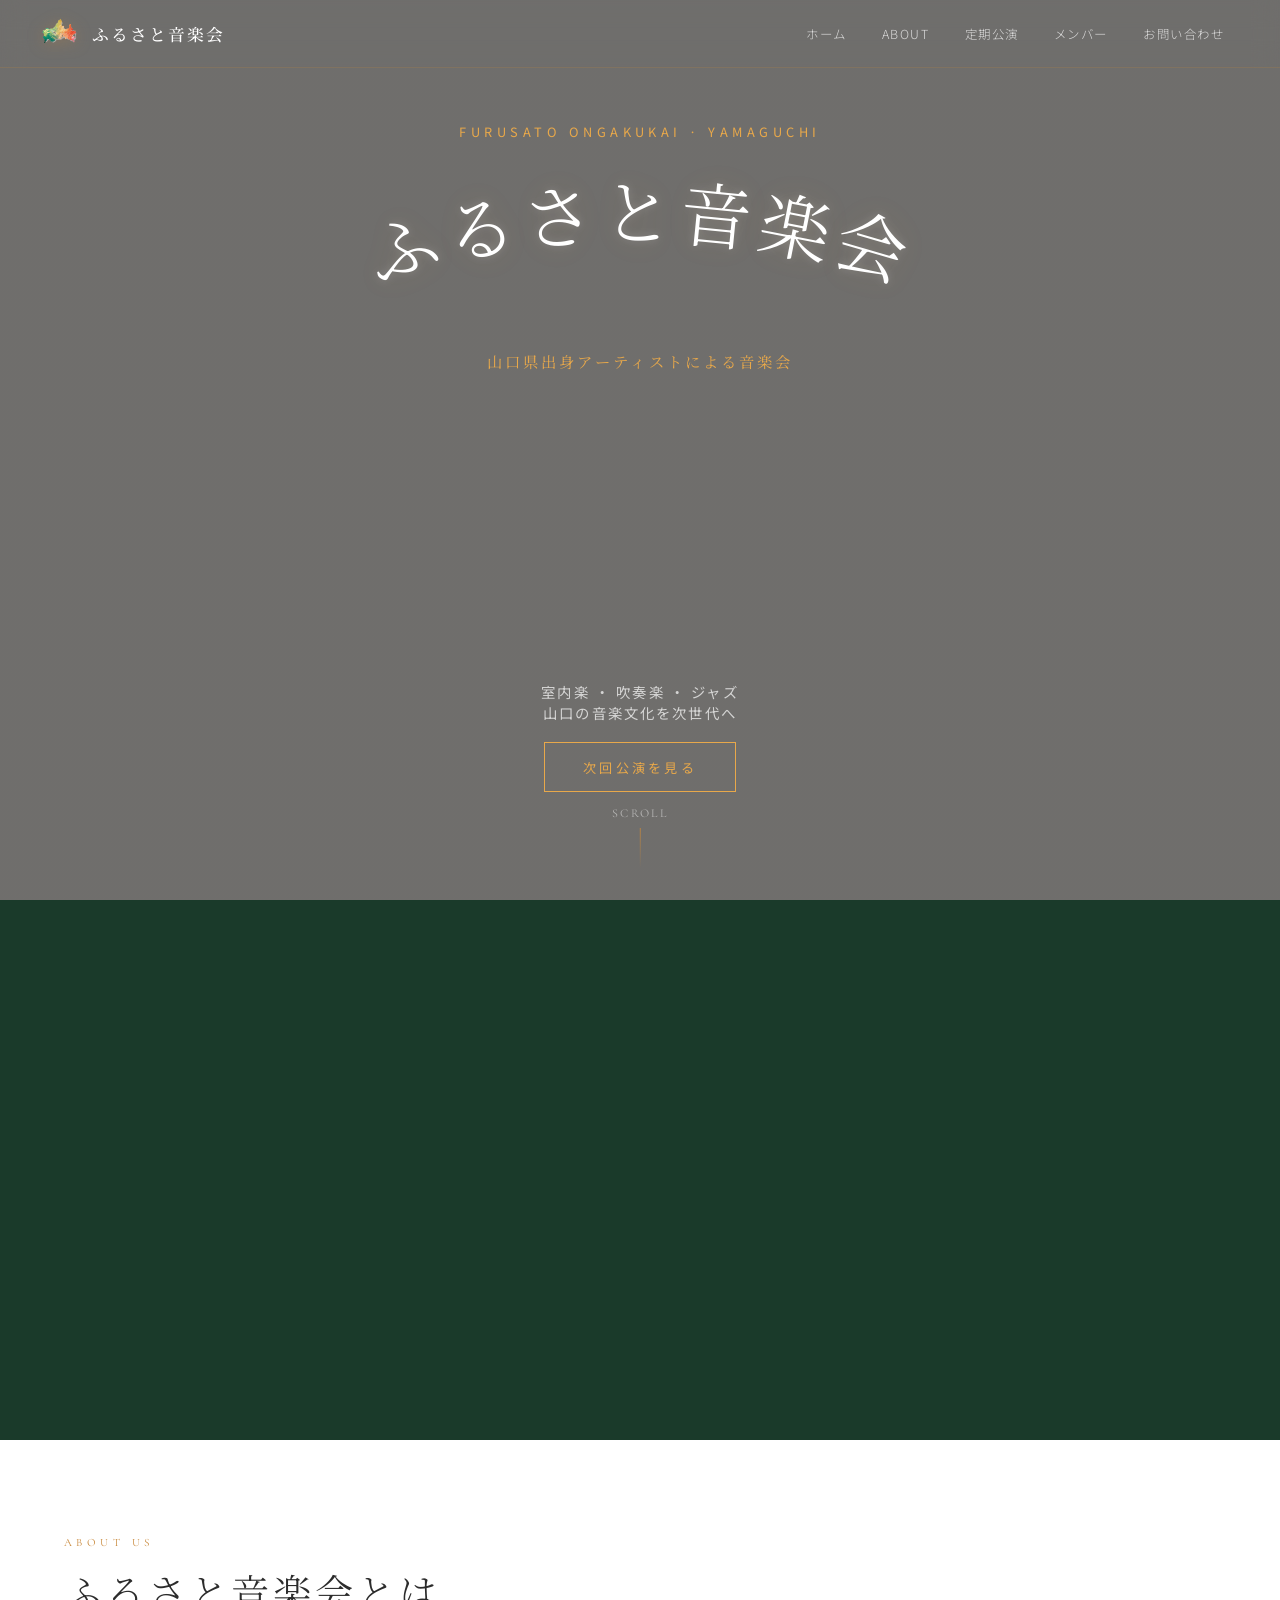
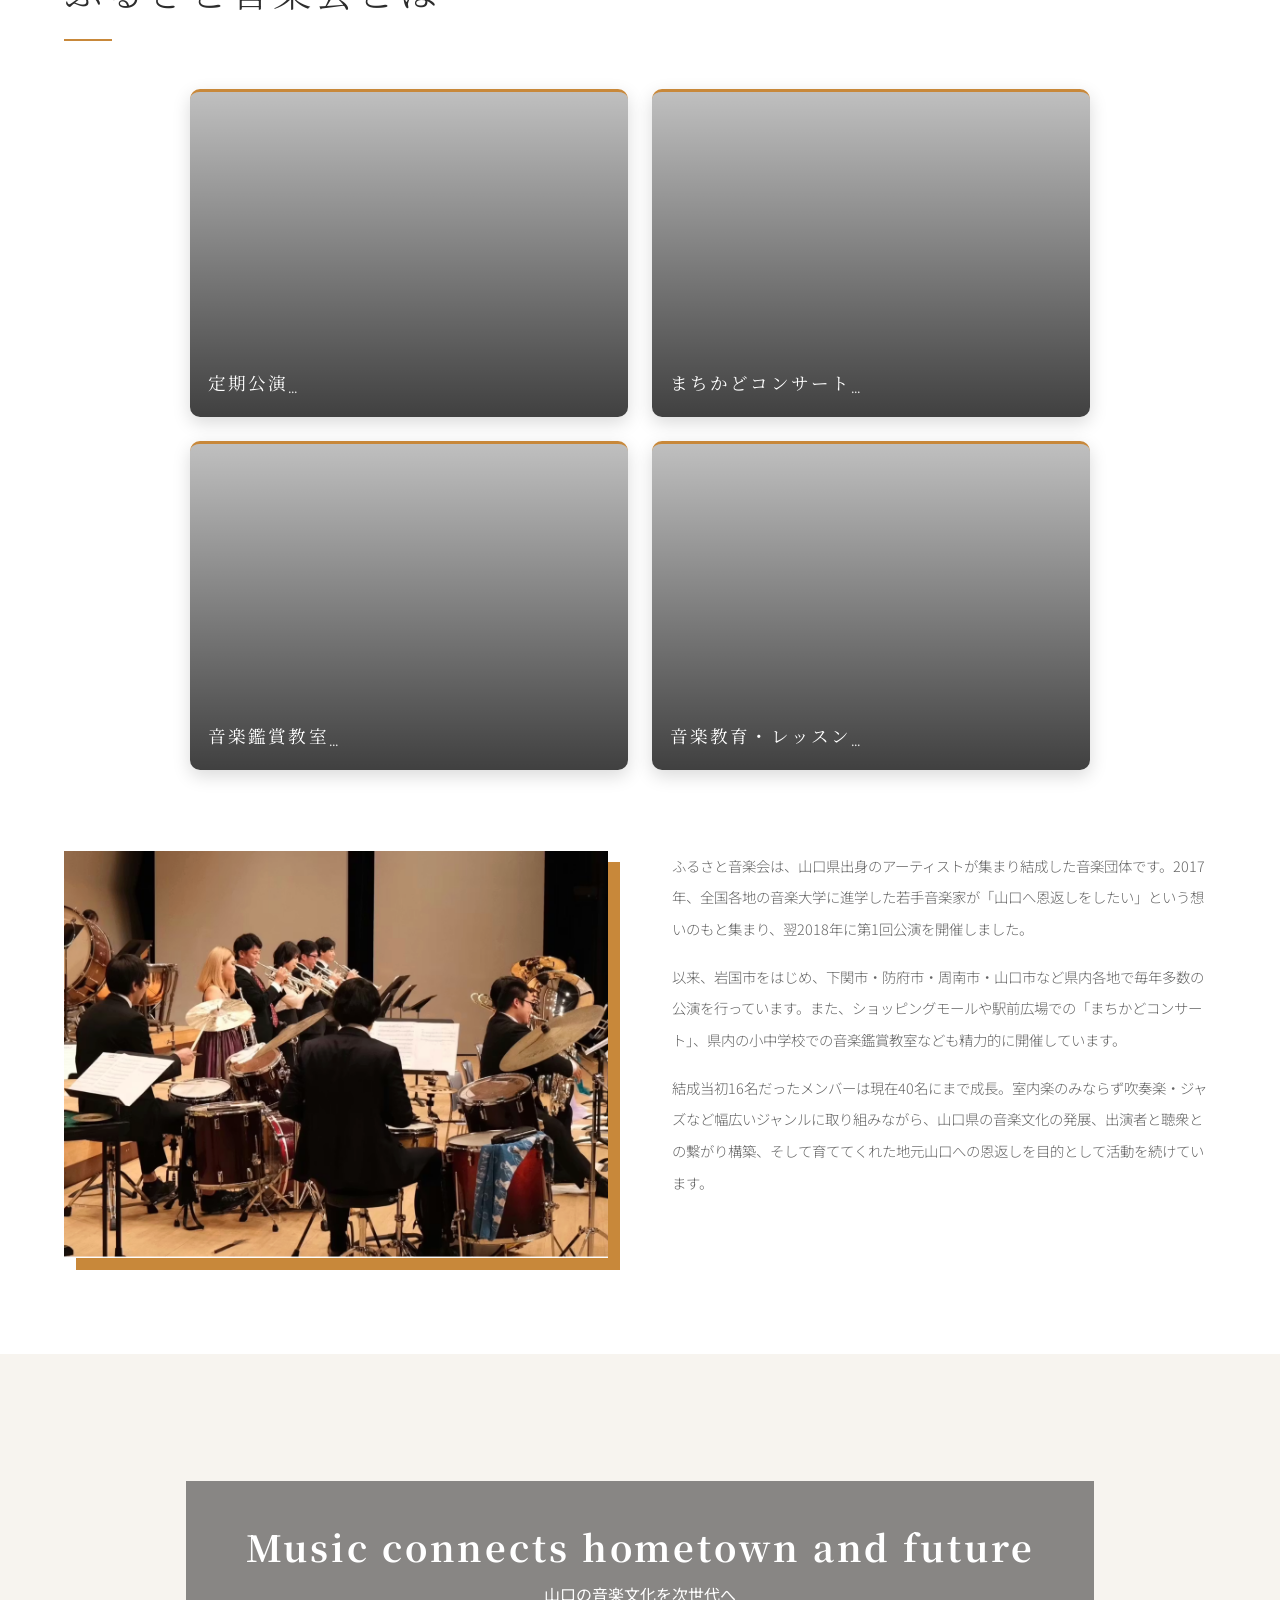
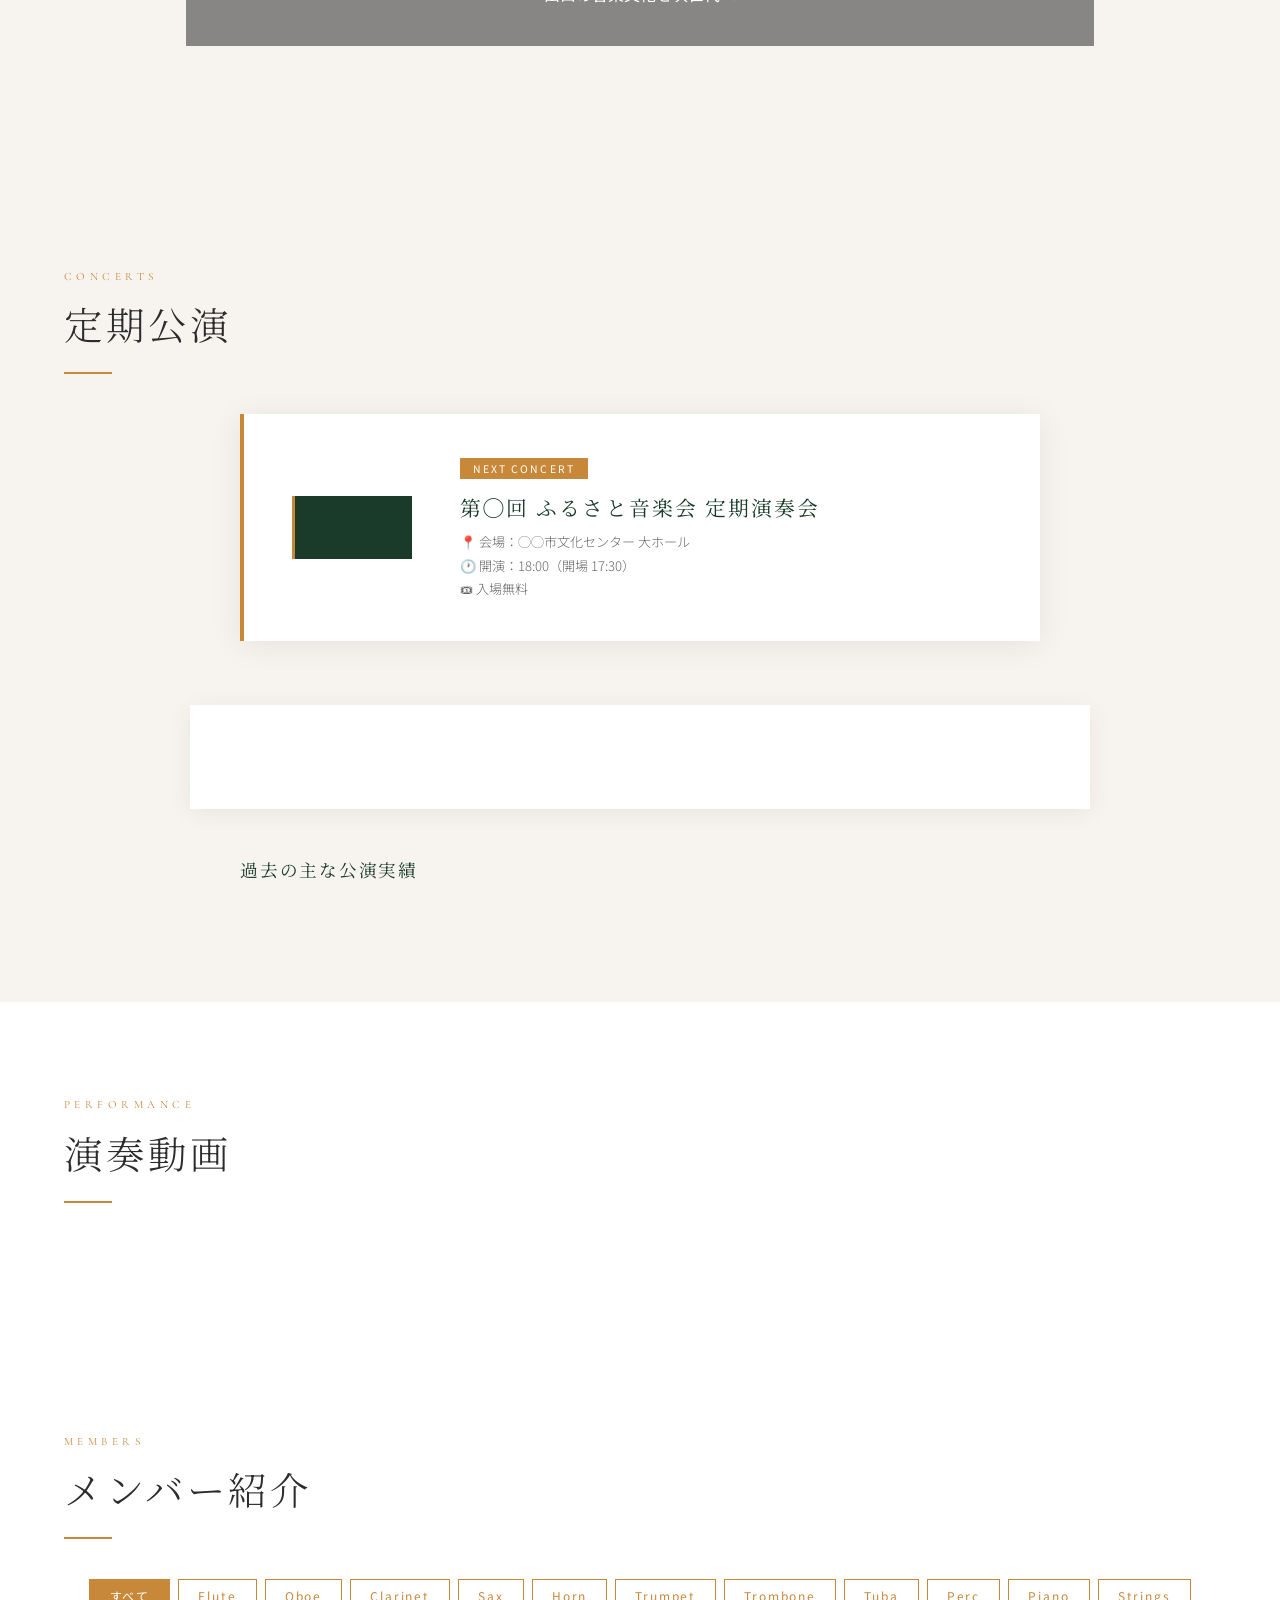
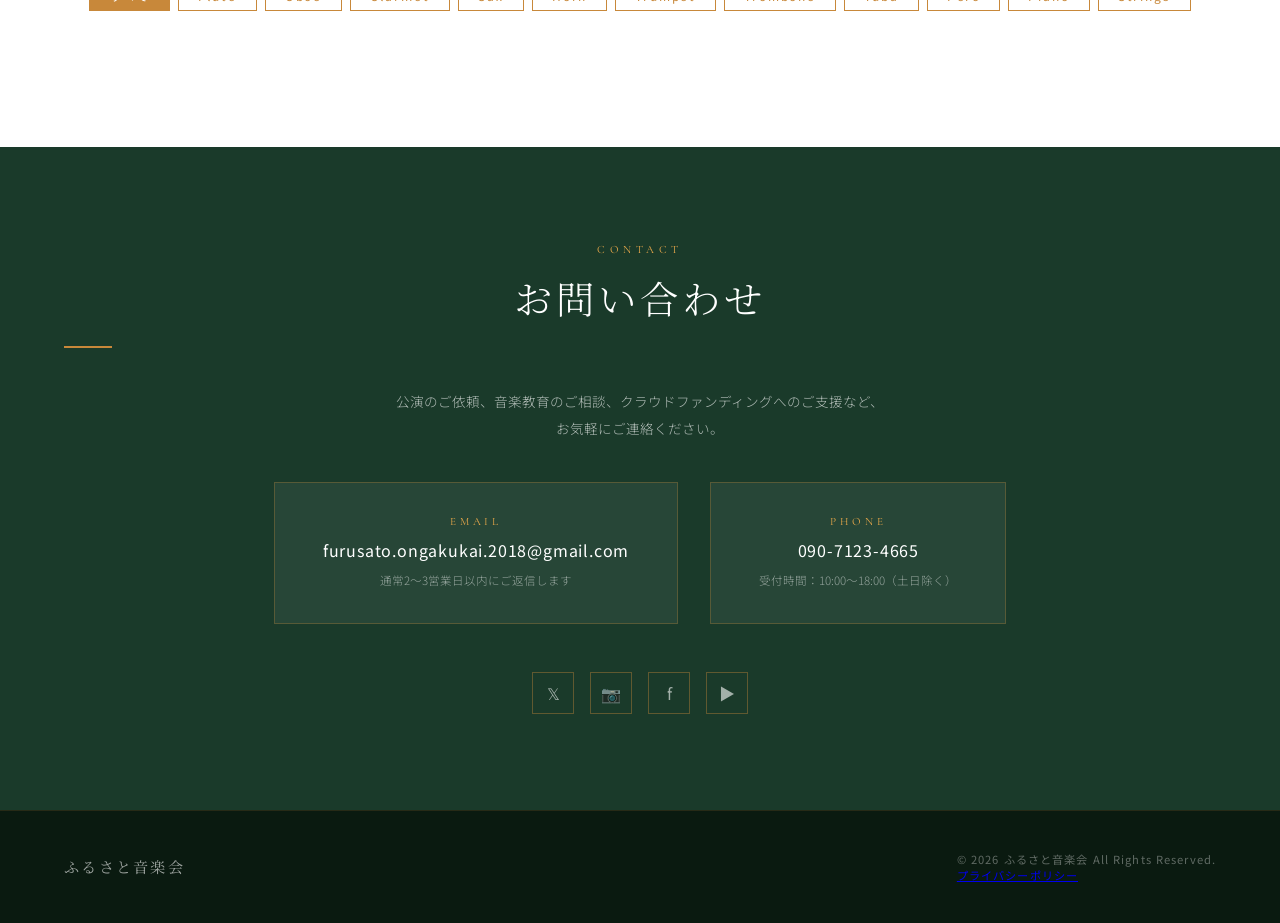
==== index.html @ eb3c4634 "Update index.html" ====
<!DOCTYPE html>
<html lang="ja">
<head>

<meta charset="UTF-8">
<meta name="viewport" content="width=device-width, initial-scale=1.0">

<title>ふるさと音楽会 | 山口県出身アーティストによる音楽会</title>

<meta name="description" content="ふるさと音楽会は山口県出身の若手音楽家が集まり、2017年に結成した音楽団体です。室内楽・吹奏楽・ジャズなど幅広い公演を県内各地で開催しています。">

<link rel="canonical" href="https://furusato-ongakukai.com">

<meta property="og:title" content="ふるさと音楽会 | 山口県出身アーティストによる音楽会">
<meta property="og:description" content="山口県出身の若手音楽家による音楽会。室内楽・吹奏楽・ジャズを通じて山口の音楽文化を発信しています。">
<meta property="og:type" content="website">
<meta property="og:image" content="https://furusato-ongakukai.com/images/ogp.svg">
<meta property="og:url" content="https://furusato-ongakukai.com">
<meta property="og:site_name" content="ふるさと音楽会">

<link rel="icon" href="favicon.ico">

<link rel="preconnect" href="https://fonts.googleapis.com">
<link href="https://fonts.googleapis.com/css2?family=Noto+Serif+JP:wght@300;400;500;700&family=Cormorant+Garamond&family=Noto+Sans+JP:wght@300;400;500&display=swap" rel="stylesheet">

<link rel="stylesheet" href="css/style.css">

</head>
<body>

<!-- ============ LANDING ============ -->
<section id="landing">

  <div class="landing-photo">
  </div>

  <div class="landing-content">

    <div class="landing-top">
      <div class="landing-en">FURUSATO ONGAKUKAI · YAMAGUCHI</div>
      <h1 class="landing-title">
        <svg viewBox="0 0 800 200" class="title-arch">
          <defs>
            <path id="titleCurve" d="M100,150 Q400,40 700,150" />
          </defs>
          <text text-anchor="middle">
            <textPath href="#titleCurve" startOffset="50%">
              ふるさと音楽会
            </textPath>
          </text>
        </svg>
      </h1>
      <div class="landing-sub">山口県出身アーティストによる音楽会</div>
    </div>

    <div class="landing-bottom">
      <div class="landing-tagline">
        室内楽 ・ 吹奏楽 ・ ジャズ<br>山口の音楽文化を次世代へ
      </div>
      <div class="landing-cta">
        <a href="#concerts" class="landing-button">次回公演を見る</a>
      </div>
    </div>

  </div>

  <div class="scroll-hint"
    onclick="document.getElementById('home').scrollIntoView({behavior:'smooth'})">
    SCROLL
  </div>

</section>

<!-- ============ NAV ============ -->
<nav id="main-nav">
  <a class="nav-logo-wrap" href="#home">
    <img src="images/logo_transparent.png" class="nav-logo-img" alt="ふるさと音楽会ロゴ">
    <span class="nav-logo-text">ふるさと音楽会</span>
  </a>
  <ul class="nav-links">
    <li><a href="#home">ホーム</a></li>
    <li><a href="#about">ABOUT</a></li>
    <li><a href="#concerts">定期公演</a></li>
    <li><a href="#members">メンバー</a></li>
    <li><a href="#contact">お問い合わせ</a></li>
  </ul>
  <button class="hamburger" id="hamburger" aria-label="メニュー">
    <span></span><span></span><span></span>
  </button>
</nav>

<!-- モバイルメニュー（ナビの外に配置） -->
<div class="mobile-menu" id="mobileMenu">
  <ul>
    <li><a href="#home" onclick="closeMobileMenu()">ホーム</a></li>
    <li><a href="#about" onclick="closeMobileMenu()">ABOUT</a></li>
    <li><a href="#concerts" onclick="closeMobileMenu()">定期公演</a></li>
    <li><a href="#members" onclick="closeMobileMenu()">メンバー</a></li>
    <li><a href="#contact" onclick="closeMobileMenu()">お問い合わせ</a></li>
  </ul>
</div>

<!-- ============ HOME ============ -->
<section id="home">
  <div class="hero-carousel" id="heroCarousel"></div>

  <!-- ============ ABOUT ============ -->
  <section id="about" class="section section-alt">
    <div class="section-label">About Us</div>
    <h2 class="section-title">ふるさと音楽会とは</h2>
    <div class="divider"></div>

    <div class="activities-grid">
      <a href="teiki.html" class="activity-card activity-concert">
        <div class="activity-name">定期公演</div>
        <div class="activity-desc">...</div>
      </a>
      <a href="machikado.html" class="activity-card activity-street">
        <div class="activity-name">まちかどコンサート</div>
        <div class="activity-desc">...</div>
      </a>
      <a href="school.html" class="activity-card activity-school">
        <div class="activity-name">音楽鑑賞教室</div>
        <div class="activity-desc">...</div>
      </a>
      <a href="lesson.html" class="activity-card activity-lesson">
        <div class="activity-name">音楽教育・レッスン</div>
        <div class="activity-desc">...</div>
      </a>
    </div>

    <div class="about-grid">
      <img src="images/teikikoen_6.png" alt="ふるさと音楽会 定期演奏会の演奏風景" class="about-photo" onerror="this.style.background='#e8e2d9';this.removeAttribute('src')">
      <div class="about-text">
        <p>ふるさと音楽会は、山口県出身のアーティストが集まり結成した音楽団体です。2017年、全国各地の音楽大学に進学した若手音楽家が「山口へ恩返しをしたい」という想いのもと集まり、翌2018年に第1回公演を開催しました。</p>
        <p>以来、岩国市をはじめ、下関市・防府市・周南市・山口市など県内各地で毎年多数の公演を行っています。また、ショッピングモールや駅前広場での「まちかどコンサート」、県内の小中学校での音楽鑑賞教室なども精力的に開催しています。</p>
        <p>結成当初16名だったメンバーは現在40名にまで成長。室内楽のみならず吹奏楽・ジャズなど幅広いジャンルに取り組みながら、山口県の音楽文化の発展、出演者と聴衆との繋がり構築、そして育ててくれた地元山口への恩返しを目的として活動を続けています。</p>
      </div>
    </div>
  </section>

  <section class="parallax">
    <div class="parallax-inner">
      <h2>Music connects hometown and future</h2>
      <p>山口の音楽文化を次世代へ</p>
    </div>
  </section>

  <!-- ============ CONCERTS ============ -->
  <section id="concerts" class="section">
    <div class="section-label">Concerts</div>
    <h2 class="section-title">定期公演</h2>
    <div class="divider"></div>

    <div class="next-concert">
      <div class="next-date-block">
        <div class="next-month"></div>
        <div class="next-day"></div>
        <div class="next-week" id="nextWeek"></div>
        <div class="next-year"></div>
      </div>
      <div class="next-info">
        <span class="next-badge">NEXT CONCERT</span>
        <div class="next-concert-title" id="concertTitle">
          第◯回 ふるさと音楽会 定期演奏会
        </div>
        <div class="next-concert-venue" id="concertInfo">
          📍 会場：◯◯市文化センター 大ホール<br>
          🕐 開演：18:00（開場 17:30）<br>
          🎟 入場無料
        </div>
      </div>
    </div>

    <div class="calendar-wrap">
      <div class="calendar-header"></div>
      <div class="calendar-months" id="calendarGrid"></div>
    </div>

    <div style="margin-top:3rem; max-width:800px; margin-left:auto; margin-right:auto;">
      <h3 style="font-family:'Noto Serif JP',serif; font-size:1.1rem; font-weight:400; letter-spacing:0.1em; margin-bottom:1.5rem; color:var(--primary);">過去の主な公演実績</h3>
      <div id="concertHistory" style="display:grid;gap:0.6rem;"></div>
    </div>

    <div id="concertDetail" style="display:none; margin-top:40px;">
      <div class="next-concert">
        <div class="next-info">
          <div class="next-concert-title" id="detailTitle"></div>
          <div class="next-concert-venue" id="detailInfo"></div>
        </div>
      </div>
    </div>
  </section>

  <section class="section section-alt">
    <div class="section-label">Performance</div>
    <h2 class="section-title">演奏動画</h2>
    <div class="divider"></div>
    <div class="video-grid" id="videoGrid"></div>
  </section>

  <!-- ============ MEMBERS ============ -->
  <section id="members" class="section section-alt">
    <div class="section-label">Members</div>
    <h2 class="section-title">メンバー紹介</h2>
    <div class="divider"></div>
    <div class="members-filter" id="memberFilter">
      <button class="filter-btn active" onclick="filterMembers('all',this)">すべて</button>
      <button class="filter-btn" onclick="filterMembers('flute',this)">Flute</button>
      <button class="filter-btn" onclick="filterMembers('oboe',this)">Oboe</button>
      <button class="filter-btn" onclick="filterMembers('clarinet',this)">Clarinet</button>
      <button class="filter-btn" onclick="filterMembers('saxophone',this)">Sax</button>
      <button class="filter-btn" onclick="filterMembers('horn',this)">Horn</button>
      <button class="filter-btn" onclick="filterMembers('trumpet',this)">Trumpet</button>
      <button class="filter-btn" onclick="filterMembers('trombone',this)">Trombone</button>
      <button class="filter-btn" onclick="filterMembers('tuba',this)">Tuba</button>
      <button class="filter-btn" onclick="filterMembers('percussion',this)">Perc</button>
      <button class="filter-btn" onclick="filterMembers('piano',this)">Piano</button>
      <button class="filter-btn" onclick="filterMembers('strings',this)">Strings</button>
    </div>
    <div class="members-grid" id="membersGrid"></div>
  </section>

  <!-- ============ CONTACT ============ -->
  <section id="contact" class="section section-dark">
    <div class="section-label" style="color:var(--accent2)">Contact</div>
    <h2 class="section-title section-title-white">お問い合わせ</h2>
    <div class="divider"></div>
    <p style="color:rgba(255,255,255,0.65);font-size:0.85rem;line-height:2;max-width:560px;margin:0 auto 2rem;font-weight:300;">
      公演のご依頼、音楽教育のご相談、クラウドファンディングへのご支援など、<br>
      お気軽にご連絡ください。
    </p>
    <div class="contact-cards">
      <div class="contact-card">
        <div class="contact-type">Email</div>
        <a href="mailto:furusato.ongakukai.2018@gmail.com" class="contact-value">furusato.ongakukai.2018@gmail.com</a>
        <div class="contact-note">通常2〜3営業日以内にご返信します</div>
      </div>
      <div class="contact-card">
        <div class="contact-type">Phone</div>
        <a href="tel:09071234665" class="contact-value">090-7123-4665</a>
        <div class="contact-note">受付時間：10:00〜18:00（土日除く）</div>
      </div>
    </div>
    <div class="social-links">
      <a href="https://twitter.com/FurusatoOngaku" class="social-link" target="_blank" rel="noopener" aria-label="Twitter">𝕏</a>
      <a href="http://instagram.com/furusato.ongakukai" class="social-link" target="_blank" rel="noopener" aria-label="Instagram">📷</a>
      <a href="https://www.facebook.com/profile.php?id=100076261869030" class="social-link" target="_blank" rel="noopener" aria-label="Facebook">f</a>
      <a href="https://youtube.com/@Furusato.ongakukai" class="social-link" target="_blank" rel="noopener" aria-label="YouTube">▶</a>
    </div>
  </section>

</section><!-- /#home -->

<!-- ============ FOOTER ============ -->
<footer>
  <div class="footer-logo">ふるさと音楽会</div>
  <div class="footer-copy">
    © 2026 ふるさと音楽会 All Rights Reserved.
    <br>
    <a href="privacy.html">プライバシーポリシー</a>
  </div>
</footer>

<script defer src="https://www.instagram.com/embed.js"></script>
<script defer src="js/members.js"></script>
<script defer src="js/history.js"></script>
<script defer src="js/carousel.js"></script>
<script defer src="js/ui.js"></script>
<script defer src="js/cms.js"></script>
</body>
</html>
---- css/style.css ----
:root {
    --primary: #1a3a2a;
    --accent: #c8883a;
    --accent2: #e8a84a;
    --gold: #d4a843;
    --light: #f7f4ef;
    --text: #2c2c2c;
    --text-light: #666;
    --white: #ffffff;
    --overlay: rgba(15,30,20,0.55);
    --nav-h: 68px;
  }
  *, *::before, *::after { box-sizing: border-box; margin: 0; padding: 0; }
  html { scroll-behavior: smooth; }
  body { font-family: 'Noto Sans JP', sans-serif; color: var(--text); background: var(--light); overflow-x: hidden; }

  /* ===================== LANDING ===================== */
  #landing {
    position: relative;
    height: 100svh; /* svh: スマホのアドレスバー考慮 */
    width: 100%;
    overflow: hidden;
    display: flex;
    flex-direction: column;
    justify-content: space-between;
  }

  .landing-photo {
    position: absolute;
    inset: 0;
    background:
      linear-gradient(rgba(0,0,0,0.55), rgba(0,0,0,0.55)),
      url('images/lp-photo.avif');
    background-size: cover;
    background-position: center;
  }

  .landing-content {
    position: relative;
    z-index: 2;
    display: flex;
    flex-direction: column;
    justify-content: space-between;
    height: 100%;
    padding: 4vh 5% 12vh;
    text-align: center;
  }

  .landing-top {
    display: flex;
    flex-direction: column;
    gap: 0;
    padding-top: calc(var(--nav-h) + 2vh);
  }

  .landing-bottom {}

  .landing-en {
    font-size: 0.8rem;
    letter-spacing: 0.35em;
    color: var(--accent2);
    margin-bottom: 0.5rem;
  }

  .landing-title {
    font-family: 'Noto Serif JP', serif;
    font-size: clamp(3.2rem, 7vw, 6rem);
    color: white;
    font-weight: 300;
    letter-spacing: 0.08em;
    line-height: 1.0;
    margin-bottom: 0;
  }

  .landing-sub {
    font-family: 'Noto Serif JP', serif;
    font-size: clamp(0.75rem, 1.2vw, 1rem);
    color: var(--accent2);
    letter-spacing: 0.2em;
    margin-top: 0.3rem;
  }

  .landing-tagline {
    margin-top: 0.8rem;
    font-size: 0.9rem;
    color: rgba(255,255,255,0.7);
    letter-spacing: 0.15em;
  }

  .landing-cta {
    margin-top: 1.2rem;
  }

  .landing-button {
    display: inline-block;
    padding: 0.9rem 2.4rem;
    border: 1px solid var(--accent2);
    color: var(--accent2);
    text-decoration: none;
    font-size: 0.82rem;
    letter-spacing: 0.25em;
    transition: all .35s;
  }

  .landing-button:hover {
    background: var(--accent2);
    color: var(--primary);
    transform: translateY(-2px);
  }

  @keyframes fadeSlideIn {
    from { opacity: 0; transform: translateY(30px); }
    to { opacity: 1; transform: translateY(0); }
  }

  .scroll-hint {
    position: absolute;
    bottom: 2rem;
    left: 50%;
    transform: translateX(-50%);
    display: flex;
    flex-direction: column;
    align-items: center;
    gap: 8px;
    color: rgba(255,255,255,0.5);
    font-family: 'Cormorant Garamond', serif;
    font-size: 0.75rem;
    letter-spacing: 0.2em;
    cursor: pointer;
    animation: bounce 2s ease-in-out infinite;
    z-index: 3;
    white-space: nowrap;
  }

  .scroll-hint::after {
    content: '';
    display: block;
    width: 1px;
    height: 40px;
    background: linear-gradient(to bottom, rgba(200,136,58,0.8), transparent);
    animation: scrollLine 1.5s ease-in-out infinite;
  }

  @keyframes bounce { 0%,100%{transform:translateX(-50%) translateY(0)} 50%{transform:translateX(-50%) translateY(-6px)} }
  @keyframes scrollLine { 0%{opacity:0;transform:scaleY(0);transform-origin:top} 50%{opacity:1;transform:scaleY(1)} 100%{opacity:0;transform:scaleY(1);transform-origin:bottom} }

  /* ===================== NAV ===================== */
  #main-nav {
    position: fixed;
    top: 0; left: 0; right: 0;
    z-index: 1000;
    height: var(--nav-h);
    background: transparent;
    backdrop-filter: blur(12px);
    border-bottom: 1px solid rgba(200,136,58,0.2);
    display: flex;
    align-items: center;
    padding: 0 3%;
    transform: translateY(-100%);
    transition: transform 0.4s ease, background 0.3s ease;
  }

  #main-nav.visible { transform: translateY(0); }

  .nav-logo-wrap {
    display: flex;
    align-items: center;
    gap: 12px;
    text-decoration: none;
    flex-shrink: 0;
  }

  .nav-logo-img {
    width: 42px; height: 42px;
    object-fit: contain;
    filter: drop-shadow(0 2px 8px rgba(200,136,58,0.3));
  }

  .nav-logo-text {
    font-family: 'Noto Serif JP', serif;
    font-size: 1.05rem;
    font-weight: 500;
    color: var(--white);
    letter-spacing: 0.12em;
  }

  .nav-links {
    display: flex;
    gap: 0;
    margin-left: auto;
    list-style: none;
  }

  .nav-links a {
    display: block;
    padding: 0 1.1rem;
    font-size: 0.78rem;
    letter-spacing: 0.12em;
    color: rgba(255,255,255,0.75);
    text-decoration: none;
    transition: color 0.2s;
    font-family: 'Noto Sans JP', sans-serif;
    font-weight: 300;
    white-space: nowrap;
  }

  .nav-links a:hover { color: var(--accent2); }

  #main-nav.scrolled {
    background: rgba(255,255,255,0.95);
    backdrop-filter: blur(12px);
    border-bottom: 1px solid rgba(0,0,0,0.08);
    box-shadow: 0 6px 24px rgba(0,0,0,0.08);
  }

  #main-nav.scrolled .nav-logo-text { color: var(--primary); }
  #main-nav.scrolled .nav-links a { color: var(--text); }
  #main-nav.scrolled .nav-links a:hover { color: var(--accent); }

  .hamburger {
    display: none;
    background: none;
    border: none;
    cursor: pointer;
    flex-direction: column;
    gap: 5px;
    padding: 8px;
    margin-left: auto;
    z-index: 10;
  }

  .hamburger span {
    display: block;
    width: 24px;
    height: 2px;
    background: rgba(255,255,255,0.85);
    transition: 0.3s;
  }

  #main-nav.scrolled .hamburger span {
    background: var(--primary);
  }

  /* モバイルメニュー */
  .mobile-menu {
    display: none;
    position: fixed;
    top: var(--nav-h);
    left: 0; right: 0;
    background: rgba(10,26,16,0.97);
    backdrop-filter: blur(16px);
    z-index: 999;
    padding: 1.5rem 0 2rem;
    border-bottom: 1px solid rgba(200,136,58,0.2);
    transform: translateY(-8px);
    opacity: 0;
    transition: opacity 0.25s ease, transform 0.25s ease;
  }

  .mobile-menu.open {
    display: block;
    opacity: 1;
    transform: translateY(0);
  }

  .mobile-menu ul {
    list-style: none;
    text-align: center;
  }

  .mobile-menu ul li a {
    display: block;
    padding: 1rem 0;
    color: rgba(255,255,255,0.85);
    text-decoration: none;
    font-family: 'Noto Serif JP', serif;
    font-size: 1rem;
    letter-spacing: 0.2em;
    transition: color 0.2s;
    border-bottom: 1px solid rgba(200,136,58,0.1);
  }

  .mobile-menu ul li:last-child a {
    border-bottom: none;
  }

  .mobile-menu ul li a:hover {
    color: var(--accent2);
  }

  /* ===================== HOME ===================== */
  #home { padding-top: 0; }

  /* Hero carousel */
  .hero-carousel {
    position: relative;
    height: 60vh;
    min-height: 420px;
    overflow: hidden;
    background: var(--primary);
  }

  .carousel-slide {
    position: absolute;
    inset: 0;
    display: flex;
    opacity: 0;
    transition: opacity 0.8s ease;
    pointer-events: none;
  }

  .carousel-slide.active { opacity: 1; pointer-events: auto; }

  .carousel-image {
    width: 50%;
    height: 100%;
    background-size: cover;
    background-position: center;
    flex-shrink: 0;
  }

  .carousel-body {
    flex: 1;
    display: flex;
    flex-direction: column;
    justify-content: center;
    padding: 0 5%;
    background: var(--primary);
  }

  .carousel-tag {
    font-family: 'Cormorant Garamond', serif;
    font-size: 0.75rem;
    font-weight: 400;
    letter-spacing: 0.3em;
    text-transform: uppercase;
    color: var(--accent2);
    margin-bottom: 1rem;
  }

  .carousel-title {
    font-family: 'Noto Serif JP', serif;
    font-size: clamp(1.3rem, 2.5vw, 2rem);
    font-weight: 400;
    color: var(--white);
    line-height: 1.6;
    letter-spacing: 0.08em;
    margin-bottom: 1rem;
  }

  .carousel-desc {
    font-size: 0.82rem;
    line-height: 2;
    color: rgba(255,255,255,0.7);
    font-weight: 300;
    max-width: 420px;
  }

  .carousel-more {
    display: inline-block;
    margin-top: 1.5rem;
    padding: 0.6rem 1.8rem;
    border: 1px solid var(--accent2);
    color: var(--accent2);
    font-size: 0.75rem;
    letter-spacing: 0.2em;
    text-decoration: none;
    transition: all 0.3s;
    font-family: 'Cormorant Garamond', serif;
    cursor: pointer;
    background: none;
  }

  .carousel-more:hover {
    background: var(--accent2);
    color: var(--primary);
  }

  .carousel-dots {
    position: absolute;
    bottom: 1.5rem;
    right: 3%;
    display: flex;
    gap: 8px;
  }

  .carousel-dot {
    width: 8px;
    height: 8px;
    border-radius: 50%;
    background: rgba(255,255,255,0.3);
    cursor: pointer;
    transition: background 0.3s;
  }

  .carousel-dot.active { background: var(--accent2); }

  /* Section base */
  .section { padding: 6rem 5%; }
  .section-alt { background: var(--white); }
  .section-dark { background: var(--primary); }

  .section-label {
    font-family: 'Cormorant Garamond', serif;
    font-size: 0.7rem;
    letter-spacing: 0.4em;
    text-transform: uppercase;
    color: var(--accent);
    margin-bottom: 0.8rem;
  }

  .section-title {
    font-family: 'Noto Serif JP', serif;
    font-size: clamp(1.6rem, 3vw, 2.4rem);
    font-weight: 300;
    letter-spacing: 0.1em;
    line-height: 1.5;
    margin-bottom: 0.5rem;
  }

  .section-title-white { color: var(--white); }

  .divider {
    width: 48px;
    height: 2px;
    background: var(--accent);
    margin: 1.2rem 0 2.5rem;
  }

  /* ===================== ABOUT ===================== */
  .about-grid {
    display: grid;
    grid-template-columns: 1fr 1fr;
    gap: 4rem;
    align-items: start;
    max-width: 1200px;
    margin: 0 auto;
  }

  .about-photo {
    width: 100%;
    aspect-ratio: 4/3;
    object-fit: cover;
    box-shadow: 12px 12px 0 var(--accent);
  }

  .about-text p {
    font-size: 0.9rem;
    line-height: 2.2;
    color: var(--text-light);
    font-weight: 300;
    margin-bottom: 1rem;
  }

  /* Activities */
  .activities-grid {
    display: grid;
    grid-template-columns: repeat(2, 1fr);
    gap: 1.5rem;
    max-width: 900px;
    margin: 3rem auto 5rem;
  }

  .activity-card {
    position: relative;
    overflow: hidden;
    color: white;
    border-radius: 10px;
    cursor: pointer;
    aspect-ratio: 4/3;
    display: flex;
    align-items: flex-end;
    padding: 18px;
    box-shadow: 0 6px 18px rgba(0,0,0,0.15);
    transition: transform .35s ease, box-shadow .35s ease;
    border-top: 3px solid var(--accent);
    text-decoration: none;
  }

  .activity-card:hover {
    transform: translateY(-6px);
    box-shadow: 0 14px 40px rgba(0,0,0,0.25);
  }

  .activity-card::before {
    content: "";
    position: absolute;
    inset: 0;
    background-size: cover;
    background-position: center;
    transition: transform .6s ease;
    z-index: 0;
  }

  .activity-card::after {
    content: "";
    position: absolute;
    inset: 0;
    background: linear-gradient(to top, rgba(0,0,0,0.75), rgba(0,0,0,0.25));
    z-index: 0;
  }

  .activity-card:hover::before { transform: scale(1.1); }
  .activity-card > * { position: relative; z-index: 1; }

  .activity-concert::before { background-image: url("images/about/teiki_button.avif"); }
  .activity-street::before { background-image: url("images/about/machikado.jpg"); }
  .activity-school::before { background-image: url("images/about/ongakukansho.png"); }
  .activity-lesson::before { background-image: url("images/about/lesson.jpg"); }

  .activity-name {
    font-family: 'Noto Serif JP', serif;
    font-size: 1.1rem;
    letter-spacing: 0.12em;
    color: white;
    margin-bottom: 4px;
  }

  .activity-desc {
    font-size: 0.78rem;
    line-height: 1.6;
    color: rgba(255,255,255,0.85);
  }

  /* ===================== CONCERTS ===================== */
  .next-concert {
    background: var(--white);
    padding: 2.5rem 3rem;
    border-left: 4px solid var(--accent);
    max-width: 800px;
    margin: 0 auto 4rem;
    display: flex;
    gap: 3rem;
    align-items: center;
    box-shadow: 0 4px 32px rgba(0,0,0,0.07);
  }

  .next-date-block {
    flex-shrink: 0;
    text-align: center;
    background: var(--primary);
    color: white;
    padding: 1.4rem 2rem;
    display: flex;
    flex-direction: column;
    justify-content: center;
    align-items: center;
    min-width: 120px;
    border-left: 3px solid var(--accent);
  }

  .next-month {
    font-family: 'Cormorant Garamond', serif;
    font-size: 0.9rem;
    letter-spacing: 0.25em;
    color: var(--accent2);
    margin-bottom: 6px;
  }

  .next-day {
    font-family: 'Cormorant Garamond', serif;
    font-size: 2.2rem;
    font-weight: 400;
    letter-spacing: 0.05em;
    line-height: 1;
    color: white;
  }

  .next-year {
    font-family: 'Cormorant Garamond', serif;
    font-size: 0.9rem;
    color: rgba(255,255,255,0.65);
    letter-spacing: 0.15em;
    margin-top: 6px;
  }

  .next-week {
    font-family: 'Cormorant Garamond', serif;
    font-size: 0.75rem;
    letter-spacing: 0.3em;
    color: var(--accent);
    margin-top: 6px;
  }

  .next-info { flex: 1; }

  .next-badge {
    display: inline-block;
    padding: 0.2rem 0.8rem;
    background: var(--accent);
    color: var(--white);
    font-size: 0.65rem;
    letter-spacing: 0.2em;
    margin-bottom: 0.8rem;
  }

  .next-concert-title {
    font-family: 'Noto Serif JP', serif;
    font-size: 1.3rem;
    font-weight: 400;
    letter-spacing: 0.1em;
    margin-bottom: 0.5rem;
    color: var(--primary);
  }

  .next-concert-venue {
    font-size: 0.82rem;
    color: var(--text-light);
    font-weight: 300;
    line-height: 1.8;
  }

  /* Calendar */
  .calendar-wrap {
    max-width: 900px;
    margin: 0 auto;
    background: var(--white);
    padding: 2.5rem;
    box-shadow: 0 4px 24px rgba(0,0,0,0.06);
  }

  .calendar-header {
    text-align: center;
    font-family: 'Noto Serif JP', serif;
    font-size: 1.1rem;
    font-weight: 400;
    margin-bottom: 1.5rem;
    letter-spacing: 0.15em;
    color: var(--primary);
  }

  .calendar-months {
    display: grid;
    grid-template-columns: repeat(4, 1fr);
    gap: 1rem;
  }

  .cal-month {
    border: 1px solid #e8e2d9;
    padding: 0.8rem;
  }

  .cal-month-name {
    font-size: 0.72rem;
    letter-spacing: 0.15em;
    color: var(--accent);
    font-weight: 500;
    margin-bottom: 0.5rem;
    text-align: center;
  }

  .cal-days {
    display: grid;
    grid-template-columns: repeat(7, 1fr);
    gap: 2px;
    text-align: center;
    font-size: 0.68rem;
  }

  .cal-day-name {
    color: var(--text-light);
    font-weight: 300;
    padding: 2px 0;
  }

  .cal-day {
    padding: 2px 0;
    color: var(--text-light);
    position: relative;
    border-radius: 50%;
  }

  .cal-day.has-concert {
    background: var(--accent);
    color: var(--white);
    font-weight: 500;
    border-radius: 50%;
    width: 20px;
    height: 20px;
    display: flex;
    align-items: center;
    justify-content: center;
    margin: auto;
  }

  .cal-day.empty { color: transparent; }

  /* ===================== MEMBERS ===================== */
  .members-filter {
    display: flex;
    gap: 0.5rem;
    flex-wrap: wrap;
    margin-bottom: 2.5rem;
    justify-content: center;
  }

  .filter-btn {
    padding: 0.4rem 1.2rem;
    border: 1px solid var(--accent);
    background: none;
    cursor: pointer;
    font-size: 0.75rem;
    letter-spacing: 0.15em;
    color: var(--accent);
    transition: all 0.2s;
    font-family: 'Noto Sans JP', sans-serif;
  }

  .filter-btn.active, .filter-btn:hover {
    background: var(--accent);
    color: var(--white);
  }

  .members-grid {
    display: grid;
    grid-template-columns: repeat(auto-fill, minmax(200px, 1fr));
    gap: 1.5rem;
    max-width: 1200px;
    margin: 0 auto;
  }

  .member-card { text-align: center; }

  .member-photo-wrap {
    width: 100%;
    aspect-ratio: 1;
    overflow: hidden;
    margin-bottom: 0.8rem;
    background: #e8e2d9;
    position: relative;
  }

  .member-photo-wrap::after {
    content: '♪';
    position: absolute;
    inset: 0;
    display: flex;
    align-items: center;
    justify-content: center;
    font-size: 2rem;
    color: rgba(200,136,58,0.4);
  }

  .member-photo {
    width: 100%;
    height: 100%;
    object-fit: cover;
    position: relative;
    z-index: 1;
    transition: transform 0.4s;
  }

  .member-card:hover .member-photo { transform: scale(1.05); }

  .member-instrument {
    font-family: 'Cormorant Garamond', serif;
    font-size: 0.75rem;
    letter-spacing: 0.2em;
    color: var(--accent);
    text-transform: lowercase;
    margin-bottom: 0.2rem;
  }

  .member-name {
    font-family: 'Noto Serif JP', serif;
    font-size: 0.95rem;
    font-weight: 400;
    letter-spacing: 0.1em;
    color: var(--primary);
    margin-bottom: 0.3rem;
  }

  .member-bio {
    font-size: 0.7rem;
    color: var(--text-light);
    line-height: 1.7;
    font-weight: 300;
  }

  /* ===================== CONTACT ===================== */
  #contact.section-dark { text-align: center; }

  .contact-cards {
    display: flex;
    gap: 2rem;
    justify-content: center;
    flex-wrap: wrap;
    margin-top: 2.5rem;
  }

  .contact-card {
    background: rgba(255,255,255,0.06);
    border: 1px solid rgba(200,136,58,0.3);
    padding: 2rem 3rem;
    display: flex;
    flex-direction: column;
    align-items: center;
    gap: 0.6rem;
    min-width: 260px;
  }

  .contact-type {
    font-family: 'Cormorant Garamond', serif;
    font-size: 0.7rem;
    letter-spacing: 0.35em;
    color: var(--accent2);
    text-transform: uppercase;
  }

  .contact-value {
    font-size: 1rem;
    color: var(--white);
    text-decoration: none;
    letter-spacing: 0.05em;
  }

  .contact-value:hover { color: var(--accent2); }

  .contact-note {
    font-size: 0.72rem;
    color: rgba(255,255,255,0.5);
    font-weight: 300;
    line-height: 1.7;
  }

  .social-links {
    display: flex;
    gap: 1rem;
    justify-content: center;
    margin-top: 3rem;
  }

  .social-link {
    width: 42px;
    height: 42px;
    border: 1px solid rgba(200,136,58,0.4);
    display: flex;
    align-items: center;
    justify-content: center;
    color: rgba(255,255,255,0.6);
    text-decoration: none;
    font-size: 1rem;
    transition: all 0.3s;
  }

  .social-link:hover {
    background: var(--accent);
    color: var(--white);
    border-color: var(--accent);
  }

  /* ===================== PARALLAX ===================== */
  .parallax {
    height: 420px;
    background-image: url("images/orchestra.jpg");
    background-attachment: fixed; /* PCのみ */
    background-size: cover;
    background-position: center;
    display: flex;
    align-items: center;
    justify-content: center;
    text-align: center;
    color: white;
  }

  .parallax-inner {
    background: rgba(0,0,0,0.45);
    padding: 40px 60px;
  }

  .parallax h2 {
    font-family: 'Noto Serif JP';
    font-size: 36px;
    letter-spacing: 0.08em;
    margin-bottom: 10px;
  }

  /* ===================== VIDEO ===================== */
  .video-grid {
    display: grid;
    grid-template-columns: repeat(auto-fit, minmax(320px, 1fr));
    gap: 30px;
    max-width: 1000px;
    margin: auto;
  }

  .video-grid blockquote {
    margin: 0 auto !important;
    max-width: 520px !important;
  }

  /* ===================== TITLE ARCH SVG ===================== */
  .title-arch {
    width: 100%;
    max-width: 760px;
  }

  .title-arch text {
    fill: white;
    font-family: 'Noto Serif JP', serif;
    font-size: 75px;
    letter-spacing: 0.08em;
    text-shadow:
      0 0 10px rgba(255,255,255,0.2),
      0 0 30px rgba(232,168,74,0.15);
  }

  .landing-video {
    position: absolute;
    top: 0; left: 0;
    width: 100%; height: 100%;
    object-fit: cover;
    z-index: -1;
    filter: brightness(0.55);
  }

  /* ===================== FOOTER ===================== */
  footer {
    background: #0a1a10;
    padding: 2.5rem 5%;
    display: flex;
    align-items: center;
    justify-content: space-between;
    flex-wrap: wrap;
    gap: 1rem;
    border-top: 1px solid rgba(200,136,58,0.15);
  }

  .footer-logo {
    font-family: 'Noto Serif JP', serif;
    font-size: 0.95rem;
    color: rgba(255,255,255,0.6);
    letter-spacing: 0.15em;
  }

  .footer-copy {
    font-size: 0.7rem;
    color: rgba(255,255,255,0.35);
    letter-spacing: 0.1em;
  }

  /* ===================== RESPONSIVE ===================== */
  @media (max-width: 768px) {

    /* NAV */
    .nav-links { display: none !important; }
    .hamburger { display: flex; }

    /* LANDING */
    #landing { height: 100svh; }

    .landing-content {
      padding: 0 6% 10vh;
      justify-content: center;
      gap: 3vh;
    }

    .landing-top {
      padding-top: calc(var(--nav-h) + 1vh);
    }

    .landing-en {
      font-size: 0.65rem;
      letter-spacing: 0.2em;
    }

    .title-arch {
      max-width: 100%;
      transform: none;
    }

    .title-arch text {
      font-size: 44px;
    }

    .landing-sub {
      font-size: 0.72rem;
      letter-spacing: 0.1em;
      margin-top: 0.2rem;
    }

    .landing-tagline {
      font-size: 0.78rem;
      letter-spacing: 0.08em;
      line-height: 1.8;
    }

    .landing-button {
      padding: 0.75rem 2rem;
      font-size: 0.75rem;
      letter-spacing: 0.15em;
    }

    .scroll-hint { display: none; }

    /* SECTION */
    .section { padding: 3.5rem 5%; }

    .section-title {
      font-size: clamp(1.4rem, 5vw, 1.8rem);
    }

    /* HERO CAROUSEL */
    .hero-carousel { height: auto; min-height: 0; }

    .carousel-slide {
      flex-direction: column;
      position: relative;
      display: none;
      opacity: 1;
    }

    .carousel-slide.active {
      display: flex;
      opacity: 1;
    }

    .carousel-image {
      width: 100%;
      height: 220px;
    }

    .carousel-body { padding: 1.5rem; }

    .carousel-title {
      font-size: 1.1rem;
    }

    .carousel-desc { font-size: 0.78rem; }

    .carousel-dots {
      position: static;
      justify-content: center;
      padding: 0.8rem 0;
      background: var(--primary);
    }

    /* ABOUT */
    .about-grid {
      grid-template-columns: 1fr;
      gap: 2rem;
    }

    .about-photo {
      box-shadow: 8px 8px 0 var(--accent);
    }

    /* ACTIVITIES */
    .activities-grid {
      grid-template-columns: 1fr;
      gap: 1.2rem;
      margin: 2rem auto 3rem;
    }

    .activity-card {
      aspect-ratio: 16/7;
      border-radius: 8px;
      padding: 14px 18px;
    }

    .activity-name { font-size: 1rem; }

    /* PARALLAX */
    .parallax {
      height: 280px;
      background-attachment: scroll; /* iOS Safari対策 */
    }

    .parallax-inner { padding: 24px 24px; }

    .parallax h2 {
      font-size: 1.3rem;
      letter-spacing: 0.05em;
    }

    .parallax p { font-size: 0.82rem; }

    /* NEXT CONCERT */
    .next-concert {
      flex-direction: column;
      gap: 1.2rem;
      padding: 1.5rem;
      border-left: none;
      border-top: 4px solid var(--accent);
    }

    .next-date-block {
      width: 100%;
      flex-direction: row;
      gap: 1.5rem;
      padding: 1rem 1.5rem;
      border-left: none;
      border-bottom: 2px solid var(--accent);
      min-width: auto;
    }

    .next-month { margin-bottom: 0; }

    /* CALENDAR */
    .calendar-wrap { padding: 1.2rem; }

    .calendar-months {
      grid-template-columns: repeat(3, 1fr);
      gap: 0.6rem;
    }

    .cal-month { padding: 0.5rem; }
    .cal-days { font-size: 0.6rem; gap: 1px; }

    .cal-day.has-concert {
      width: 16px;
      height: 16px;
      font-size: 0.58rem;
    }

    /* MEMBERS */
    .members-grid {
      grid-template-columns: repeat(2, 1fr);
      gap: 1rem;
    }

    .members-filter { gap: 0.4rem; }

    .filter-btn {
      padding: 0.35rem 0.8rem;
      font-size: 0.7rem;
    }

    /* CONTACT */
    .contact-cards { flex-direction: column; align-items: stretch; }

    .contact-card {
      min-width: auto;
      padding: 1.5rem;
      width: 100%;
    }

    .contact-value {
      font-size: 0.85rem;
      word-break: break-all;
    }

    /* VIDEO */
    .video-grid {
      grid-template-columns: 1fr;
      gap: 20px;
    }

    /* FOOTER */
    footer {
      flex-direction: column;
      text-align: center;
      gap: 0.5rem;
      padding: 2rem 5%;
    }
  }

  /* 小さいスマホ (iPhone SE等) */
  @media (max-width: 375px) {
    .calendar-months {
      grid-template-columns: repeat(2, 1fr);
    }

    .members-grid {
      grid-template-columns: repeat(2, 1fr);
    }

    .title-arch text { font-size: 38px; }
  }
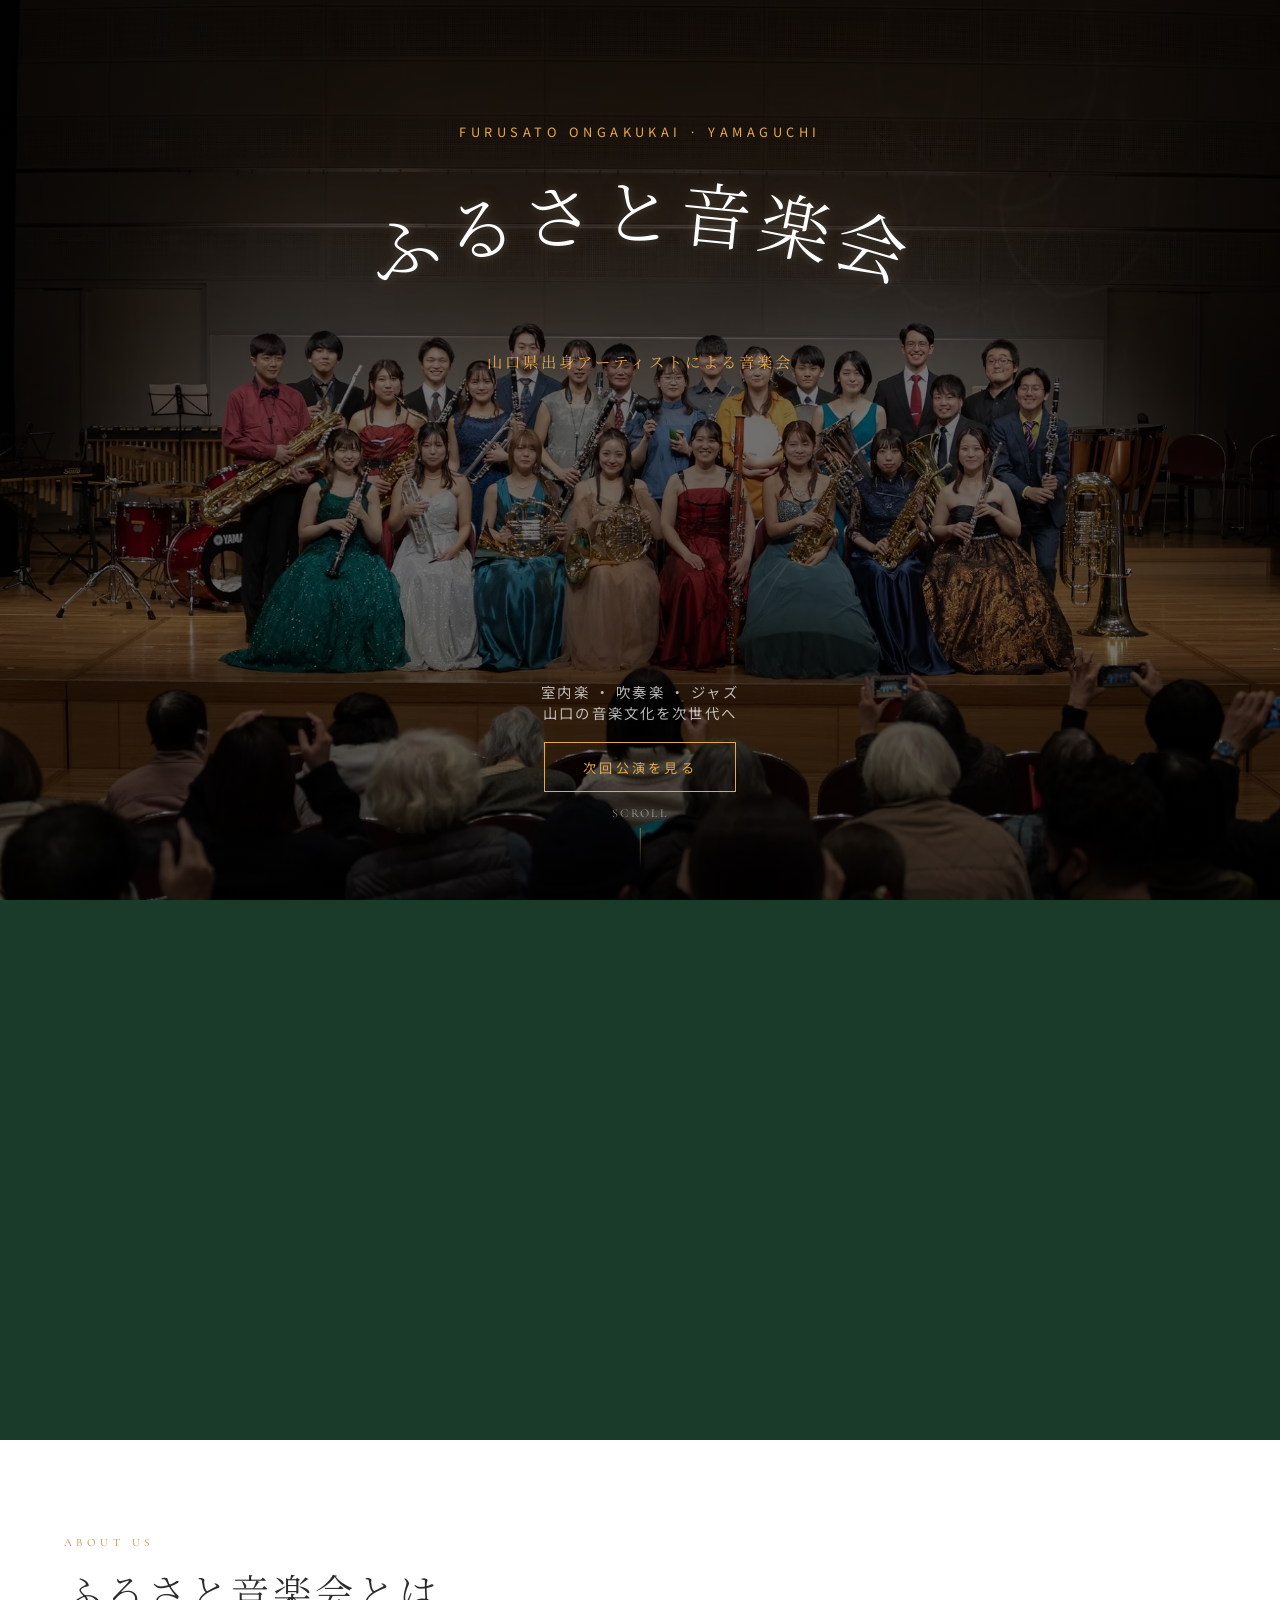
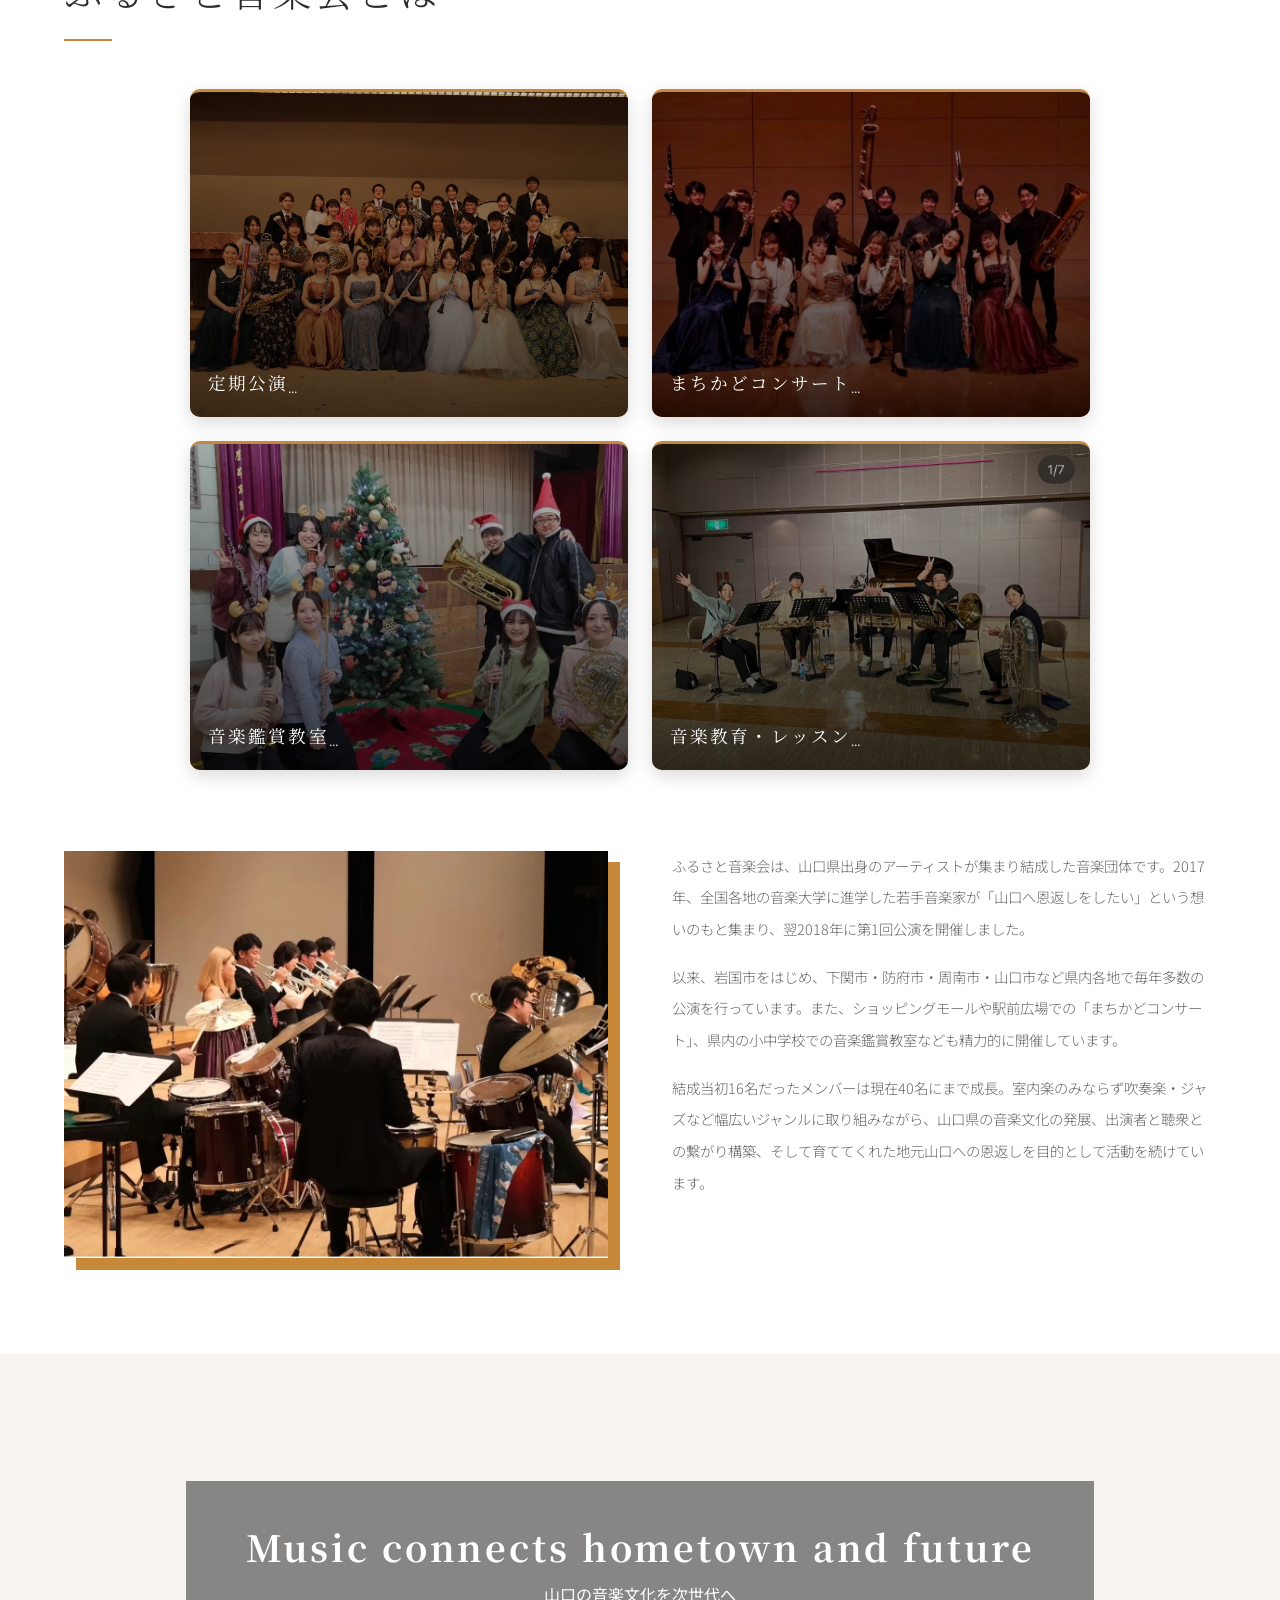
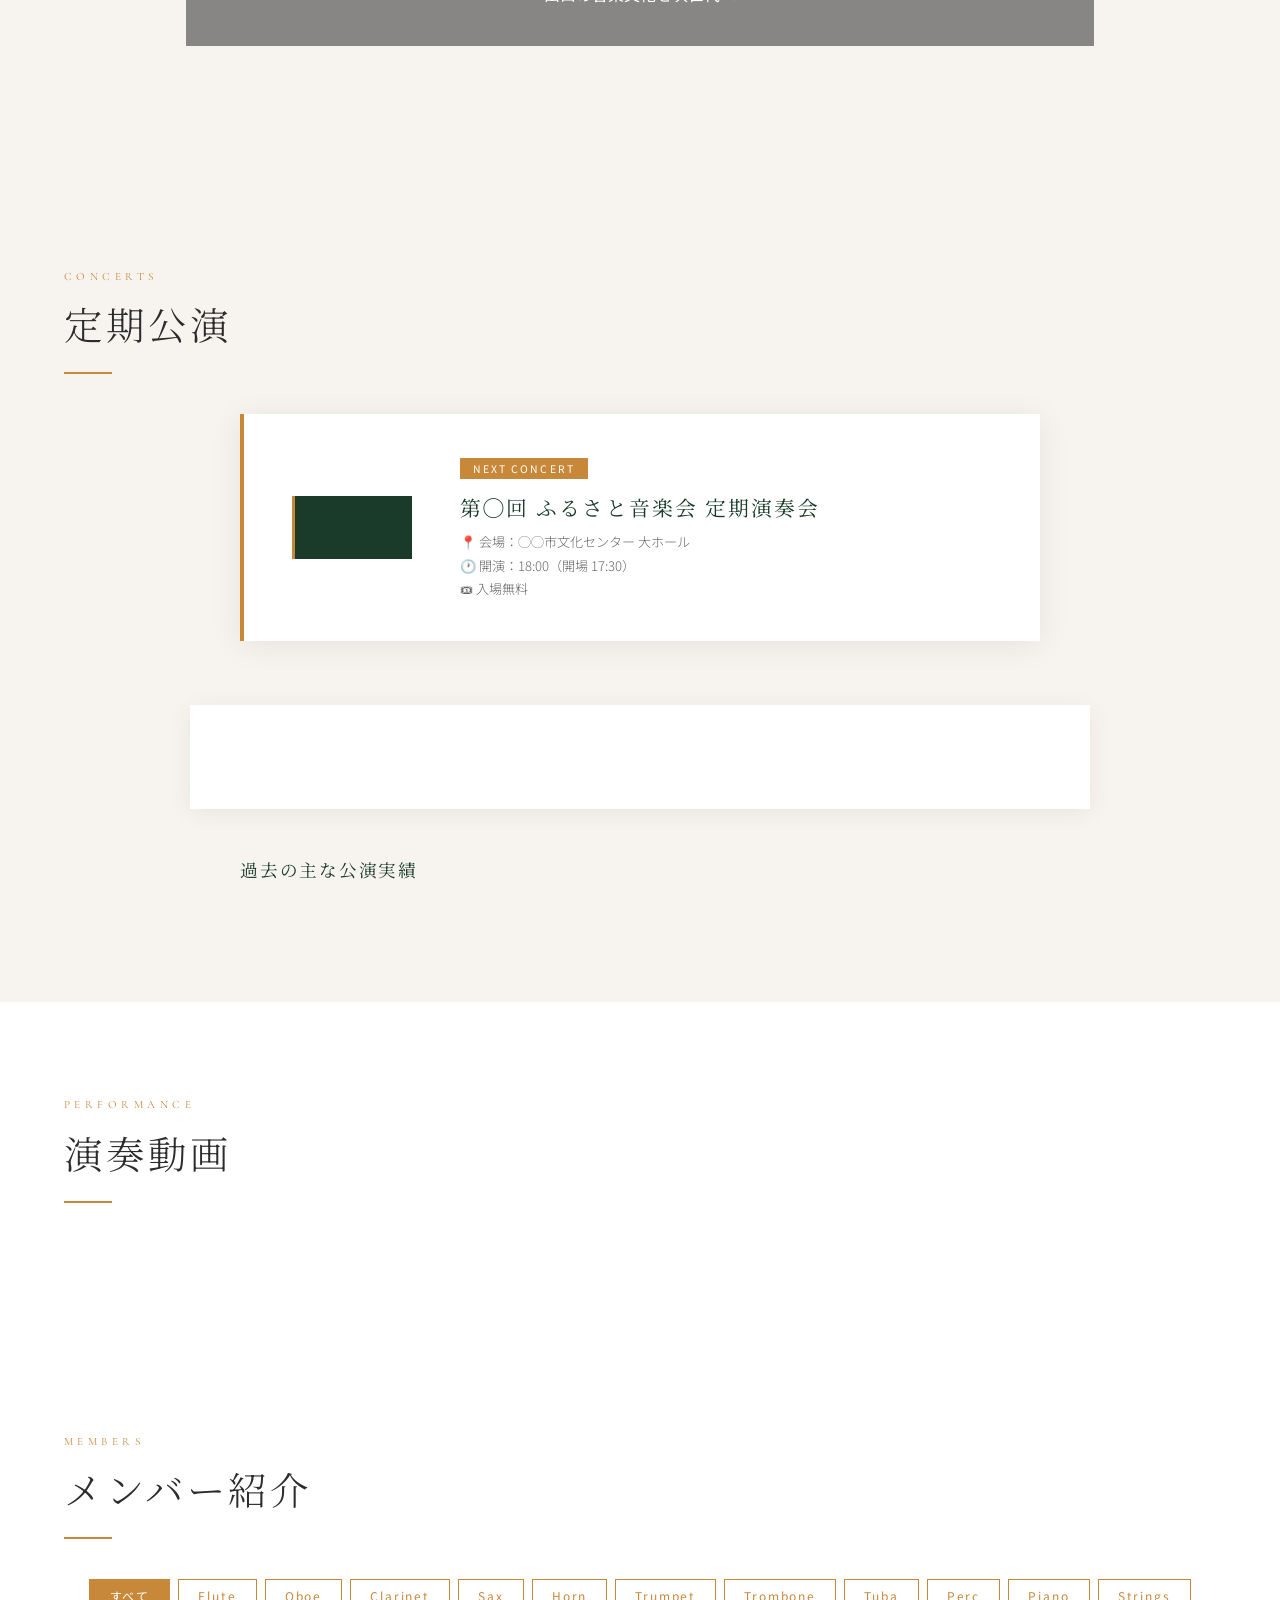
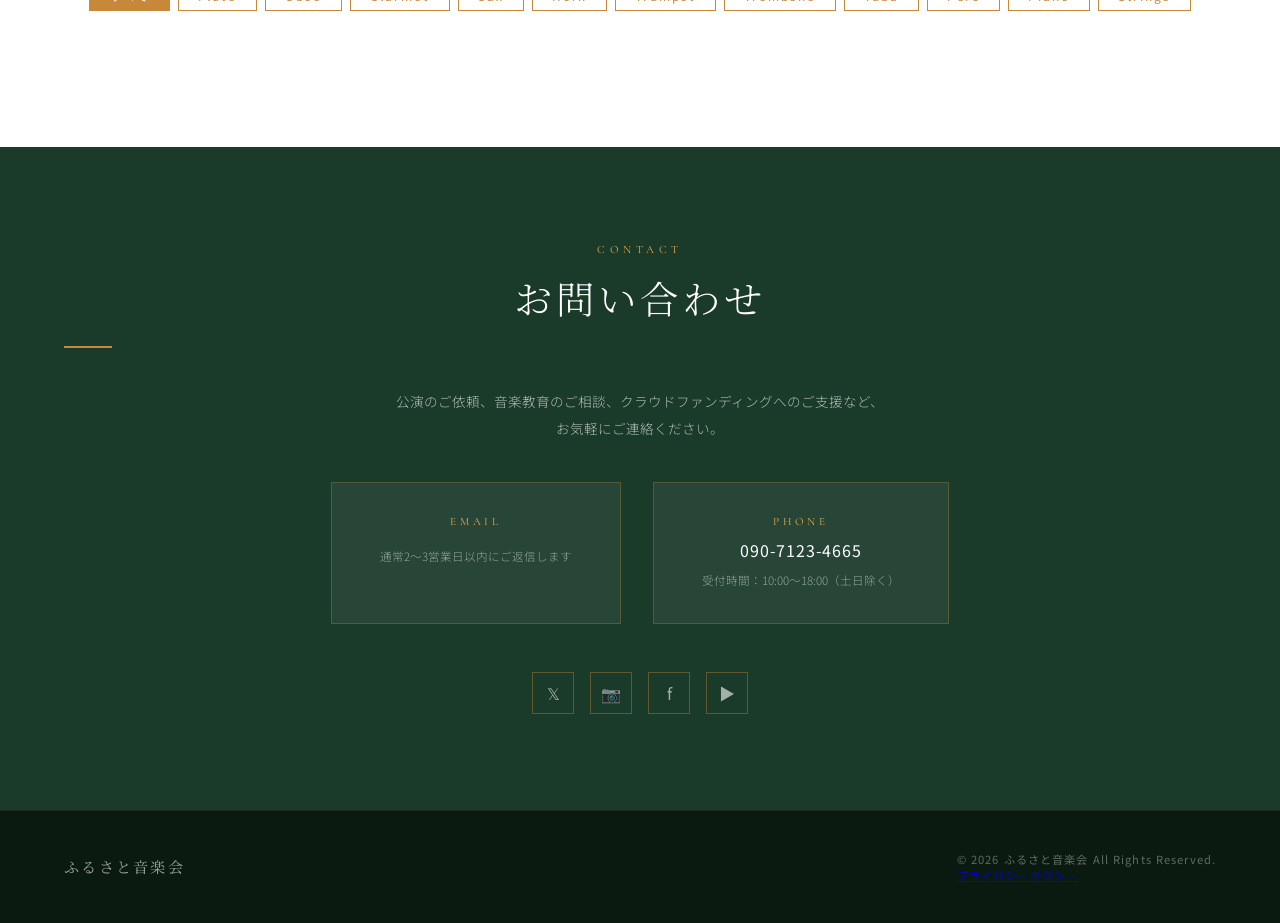
==== commit df6687e8: "Update index.html" ====
--- a/index.html
+++ b/index.html
@@ -17,6 +17,8 @@
 <meta property="og:image" content="https://furusato-ongakukai.com/images/ogp.svg">
 <meta property="og:url" content="https://furusato-ongakukai.com">
 <meta property="og:site_name" content="ふるさと音楽会">
+<meta name="google-site-verification" content="xxxxx">
+<script async src="https://www.googletagmanager.com/gtag/js?id=G-XXXX"></script>
 
 <link rel="icon" href="favicon.ico">
 
@@ -78,12 +80,29 @@
     <span class="nav-logo-text">ふるさと音楽会</span>
   </a>
   <ul class="nav-links">
-    <li><a href="#home">ホーム</a></li>
-    <li><a href="#about">ABOUT</a></li>
-    <li><a href="#concerts">定期公演</a></li>
-    <li><a href="#members">メンバー</a></li>
-    <li><a href="#contact">お問い合わせ</a></li>
-  </ul>
+
+  <li><a href="#home">ホーム</a></li>
+
+  <li><a href="#about">ABOUT</a></li>
+
+  <li class="dropdown">
+
+    <a href="#">活動</a>
+
+    <ul class="dropdown-menu">
+      <li><a href="teiki.html">定期公演</a></li>
+      <li><a href="machikado.html">まちかどコンサート</a></li>
+      <li><a href="school.html">音楽鑑賞教室</a></li>
+      <li><a href="lesson.html">音楽教育</a></li>
+    </ul>
+
+  </li>
+
+  <li><a href="#members">メンバー</a></li>
+
+  <li><a href="#contact">お問い合わせ</a></li>
+
+</ul>
   <button class="hamburger" id="hamburger" aria-label="メニュー">
     <span></span><span></span><span></span>
   </button>
@@ -233,7 +252,7 @@
     <div class="contact-cards">
       <div class="contact-card">
         <div class="contact-type">Email</div>
-        <a href="mailto:furusato.ongakukai.2018@gmail.com" class="contact-value">furusato.ongakukai.2018@gmail.com</a>
+        <a id="emailLink" class="contact-value"></a>
         <div class="contact-note">通常2〜3営業日以内にご返信します</div>
       </div>
       <div class="contact-card">
@@ -264,7 +283,6 @@
 
 <script defer src="https://www.instagram.com/embed.js"></script>
 <script defer src="js/members.js"></script>
-<script defer src="js/history.js"></script>
 <script defer src="js/carousel.js"></script>
 <script defer src="js/ui.js"></script>
 <script defer src="js/cms.js"></script>
--- a/css/style.css
+++ b/css/style.css
@@ -31,7 +31,7 @@
     inset: 0;
     background:
       linear-gradient(rgba(0,0,0,0.55), rgba(0,0,0,0.55)),
-      url('images/lp-photo.avif');
+      url('../images/lp-photo.avif');
     background-size: cover;
     background-position: center;
   }
@@ -213,6 +213,32 @@
     border-bottom: 1px solid rgba(0,0,0,0.08);
     box-shadow: 0 6px 24px rgba(0,0,0,0.08);
   }
+
+.dropdown {
+  position: relative;
+}
+
+.dropdown-menu {
+  position: absolute;
+  top: 100%;
+  left: 0;
+  background: white;
+  list-style: none;
+  padding: 10px 0;
+  display: none;
+  min-width: 180px;
+  box-shadow: 0 10px 25px rgba(0,0,0,0.1);
+}
+
+.dropdown-menu li a {
+  display: block;
+  padding: 10px 20px;
+  color: #333;
+}
+
+.dropdown:hover .dropdown-menu {
+  display: block;
+}
 
   #main-nav.scrolled .nav-logo-text { color: var(--primary); }
   #main-nav.scrolled .nav-links a { color: var(--text); }
@@ -504,10 +530,10 @@
   .activity-card:hover::before { transform: scale(1.1); }
   .activity-card > * { position: relative; z-index: 1; }
 
-  .activity-concert::before { background-image: url("images/about/teiki_button.avif"); }
-  .activity-street::before { background-image: url("images/about/machikado.jpg"); }
-  .activity-school::before { background-image: url("images/about/ongakukansho.png"); }
-  .activity-lesson::before { background-image: url("images/about/lesson.jpg"); }
+.activity-concert::before { background-image: url("../images/about/teiki_button.avif"); }
+.activity-street::before { background-image: url("../images/about/machikado.jpg"); }
+.activity-school::before { background-image: url("../images/about/ongakukansho.png"); }
+.activity-lesson::before { background-image: url("../images/about/lesson.jpg"); }
 
   .activity-name {
     font-family: 'Noto Serif JP', serif;
@@ -853,7 +879,7 @@
   /* ===================== PARALLAX ===================== */
   .parallax {
     height: 420px;
-    background-image: url("images/orchestra.jpg");
+    background-image: url("../images/orchestra.jpg");
     background-attachment: fixed; /* PCのみ */
     background-size: cover;
     background-position: center;
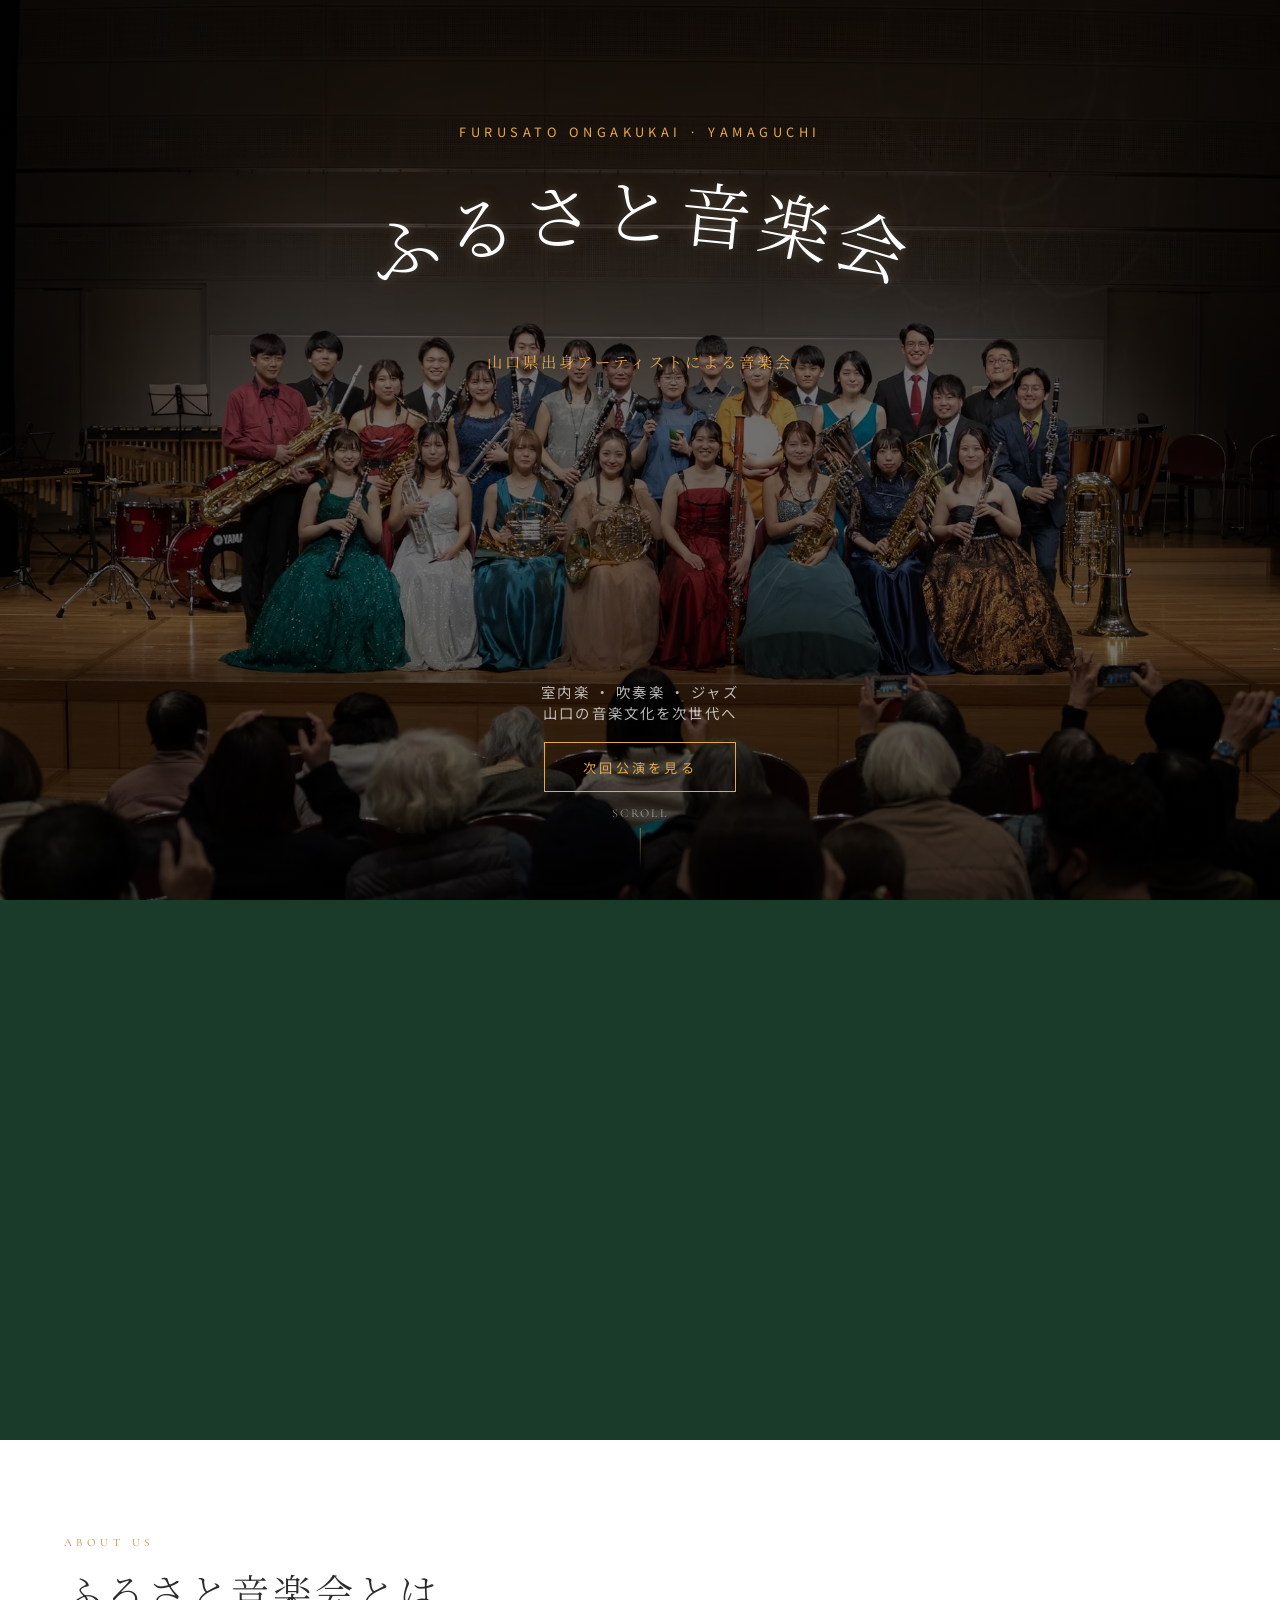
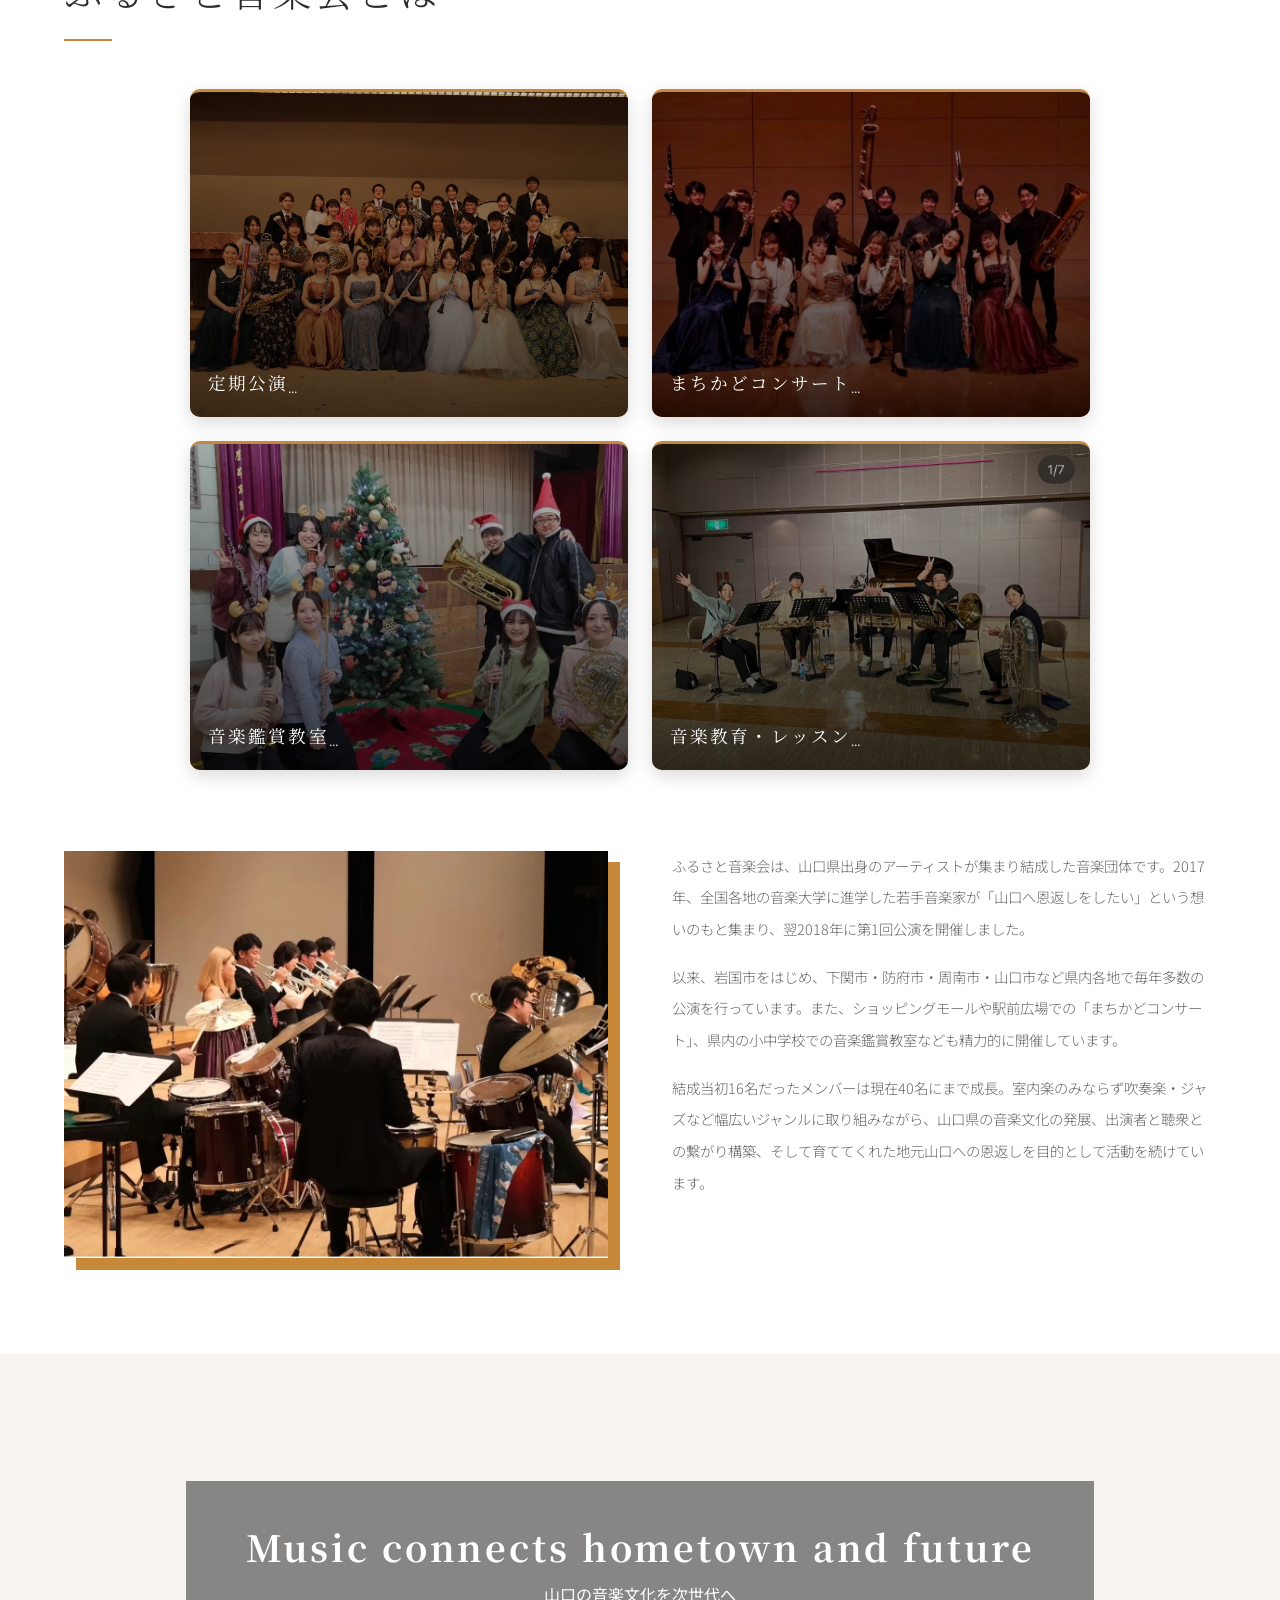
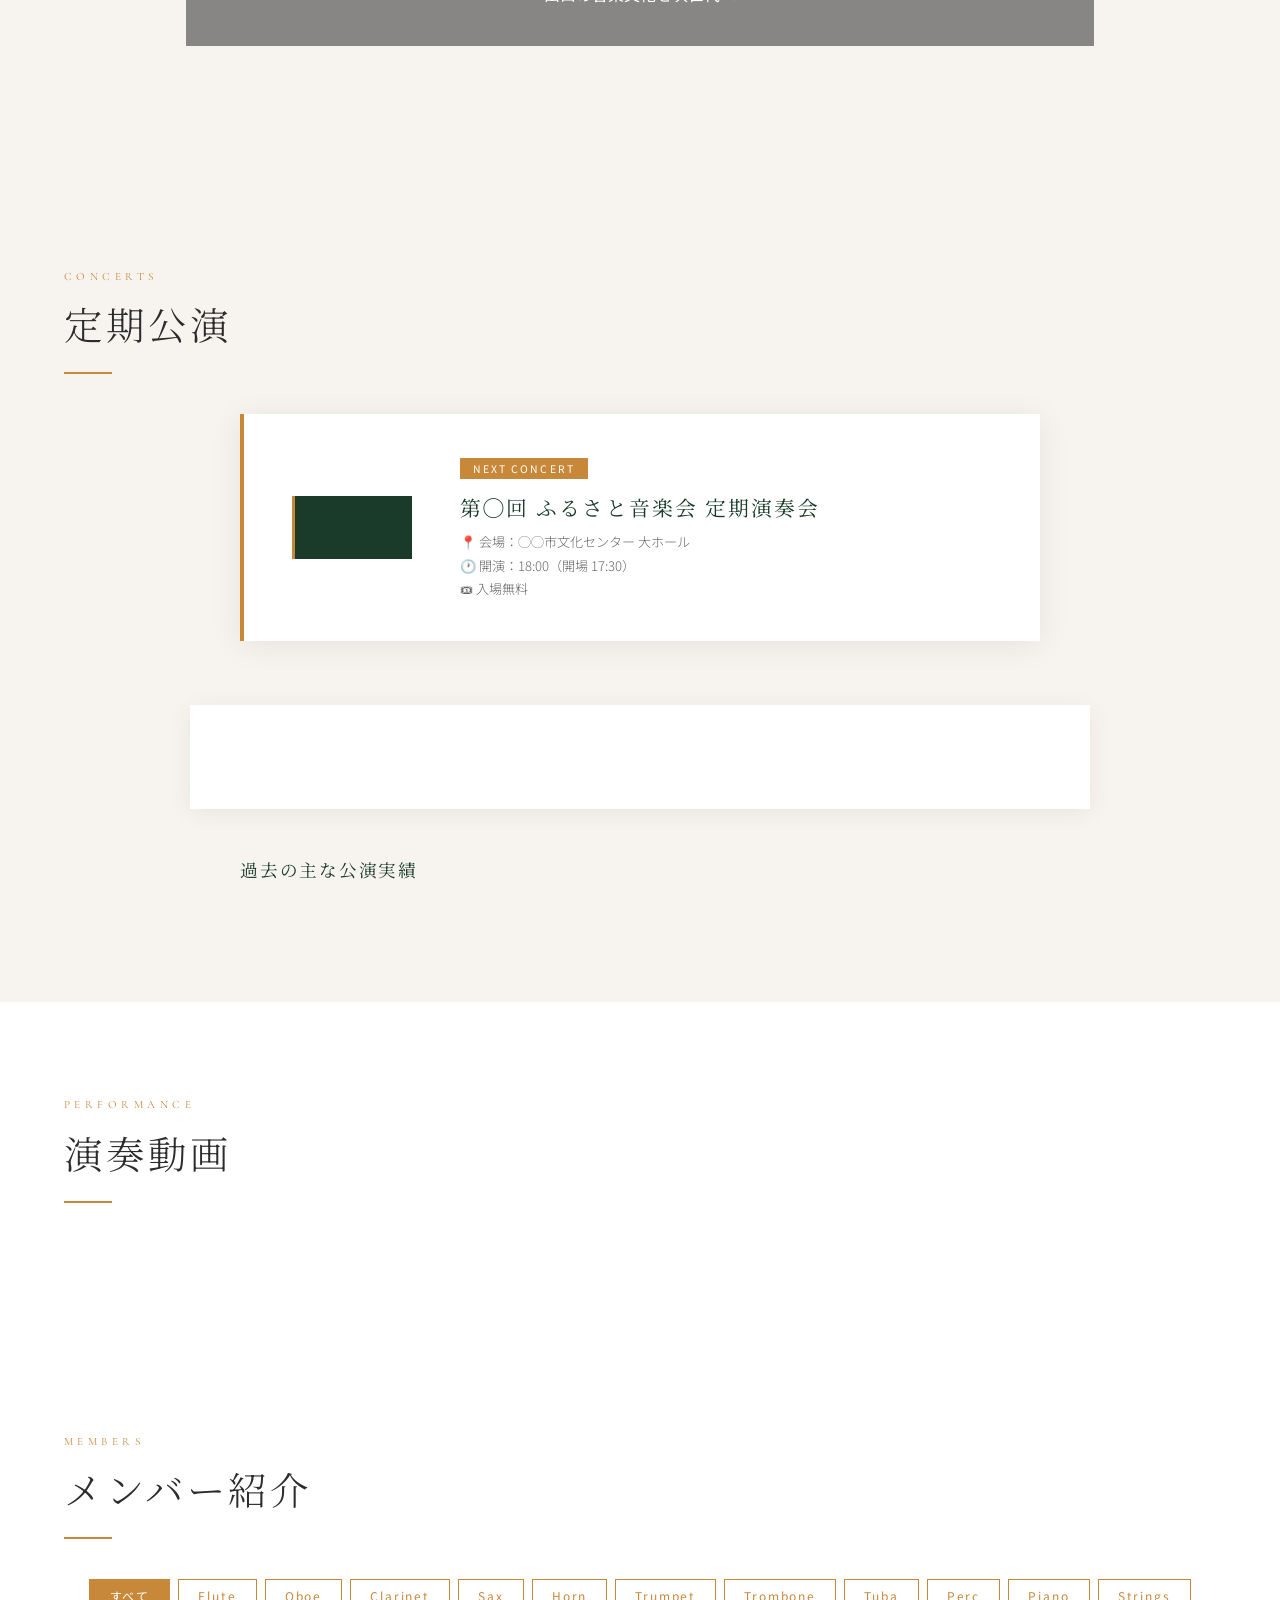
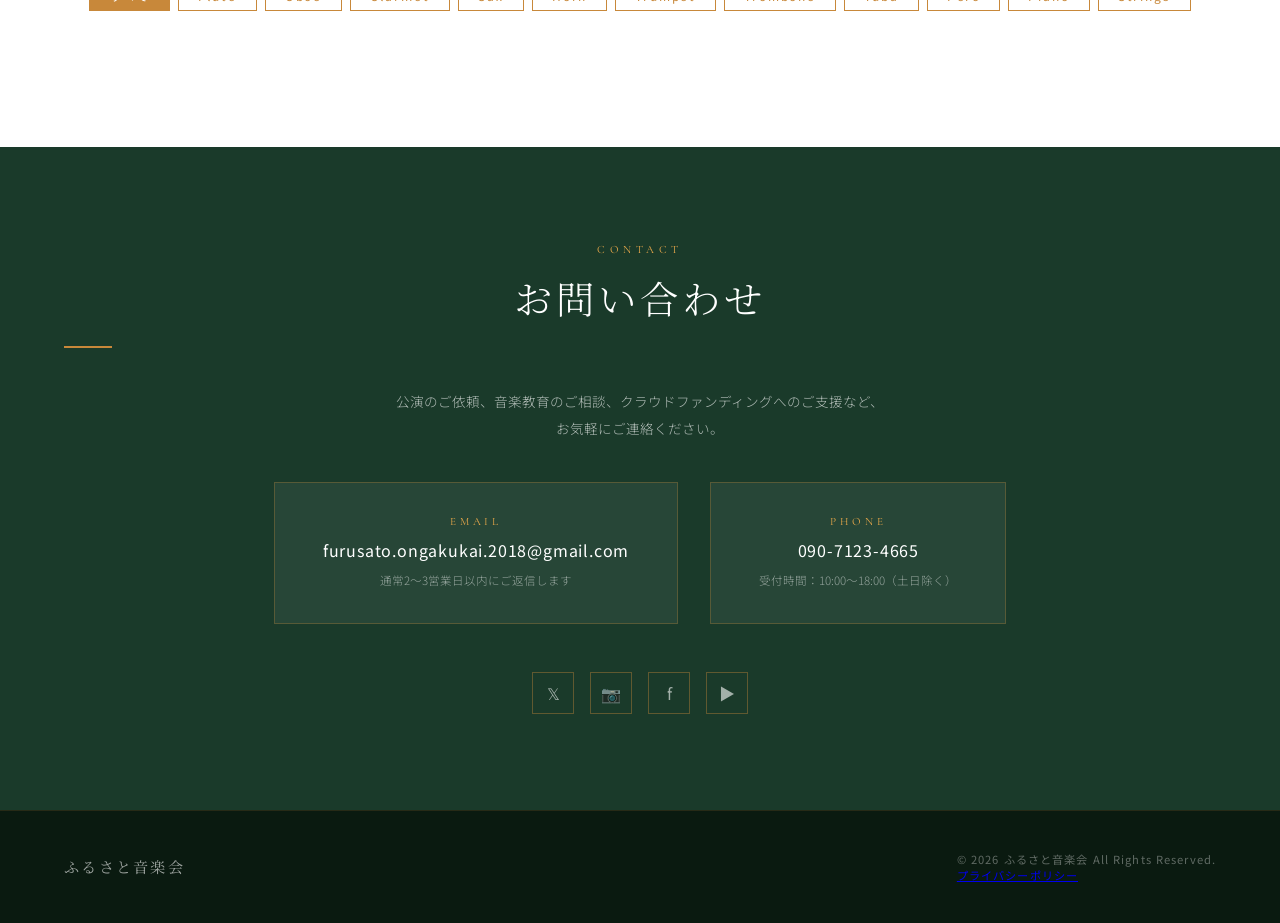
==== commit 6928711a: "Update index.html" ====
--- a/index.html
+++ b/index.html
@@ -281,7 +281,7 @@
   </div>
 </footer>
 
-<script defer src="https://www.instagram.com/embed.js"></script>
+<script defer src="js/config.js"></script>
 <script defer src="js/members.js"></script>
 <script defer src="js/carousel.js"></script>
 <script defer src="js/ui.js"></script>
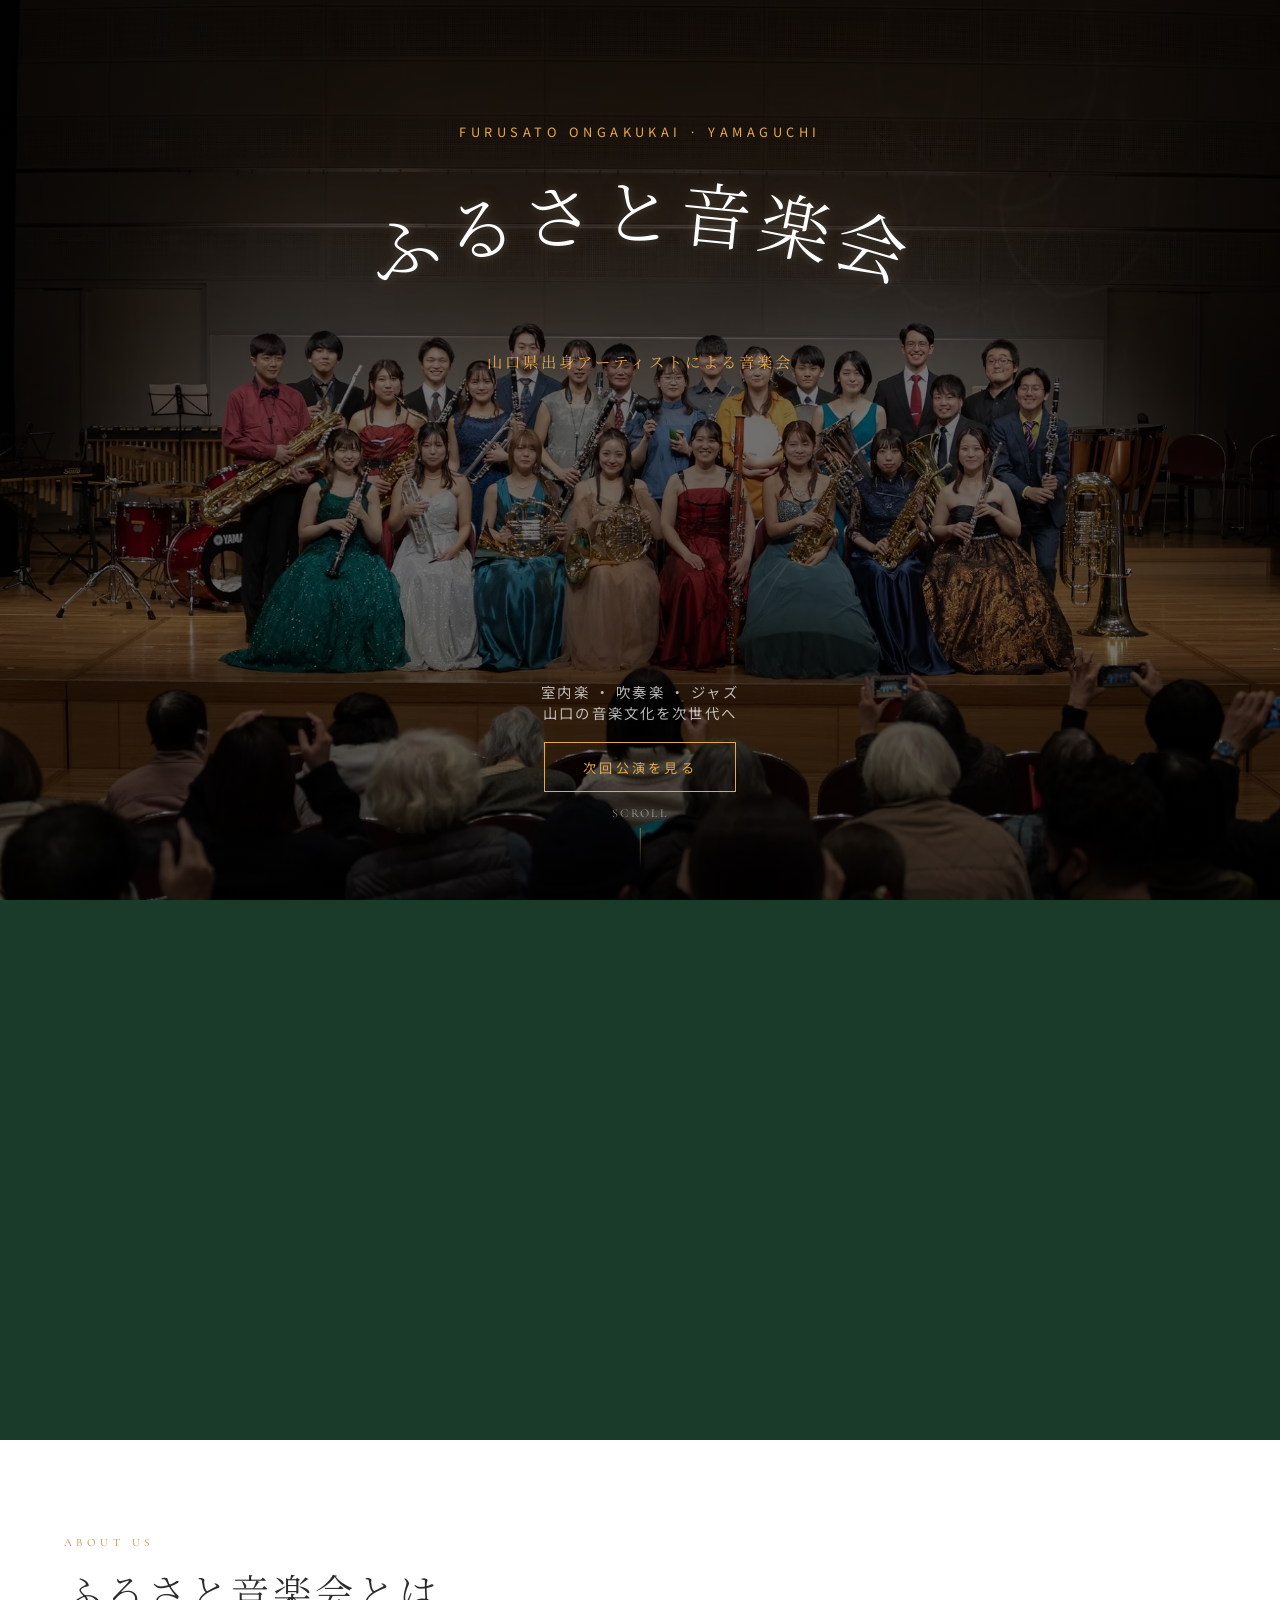
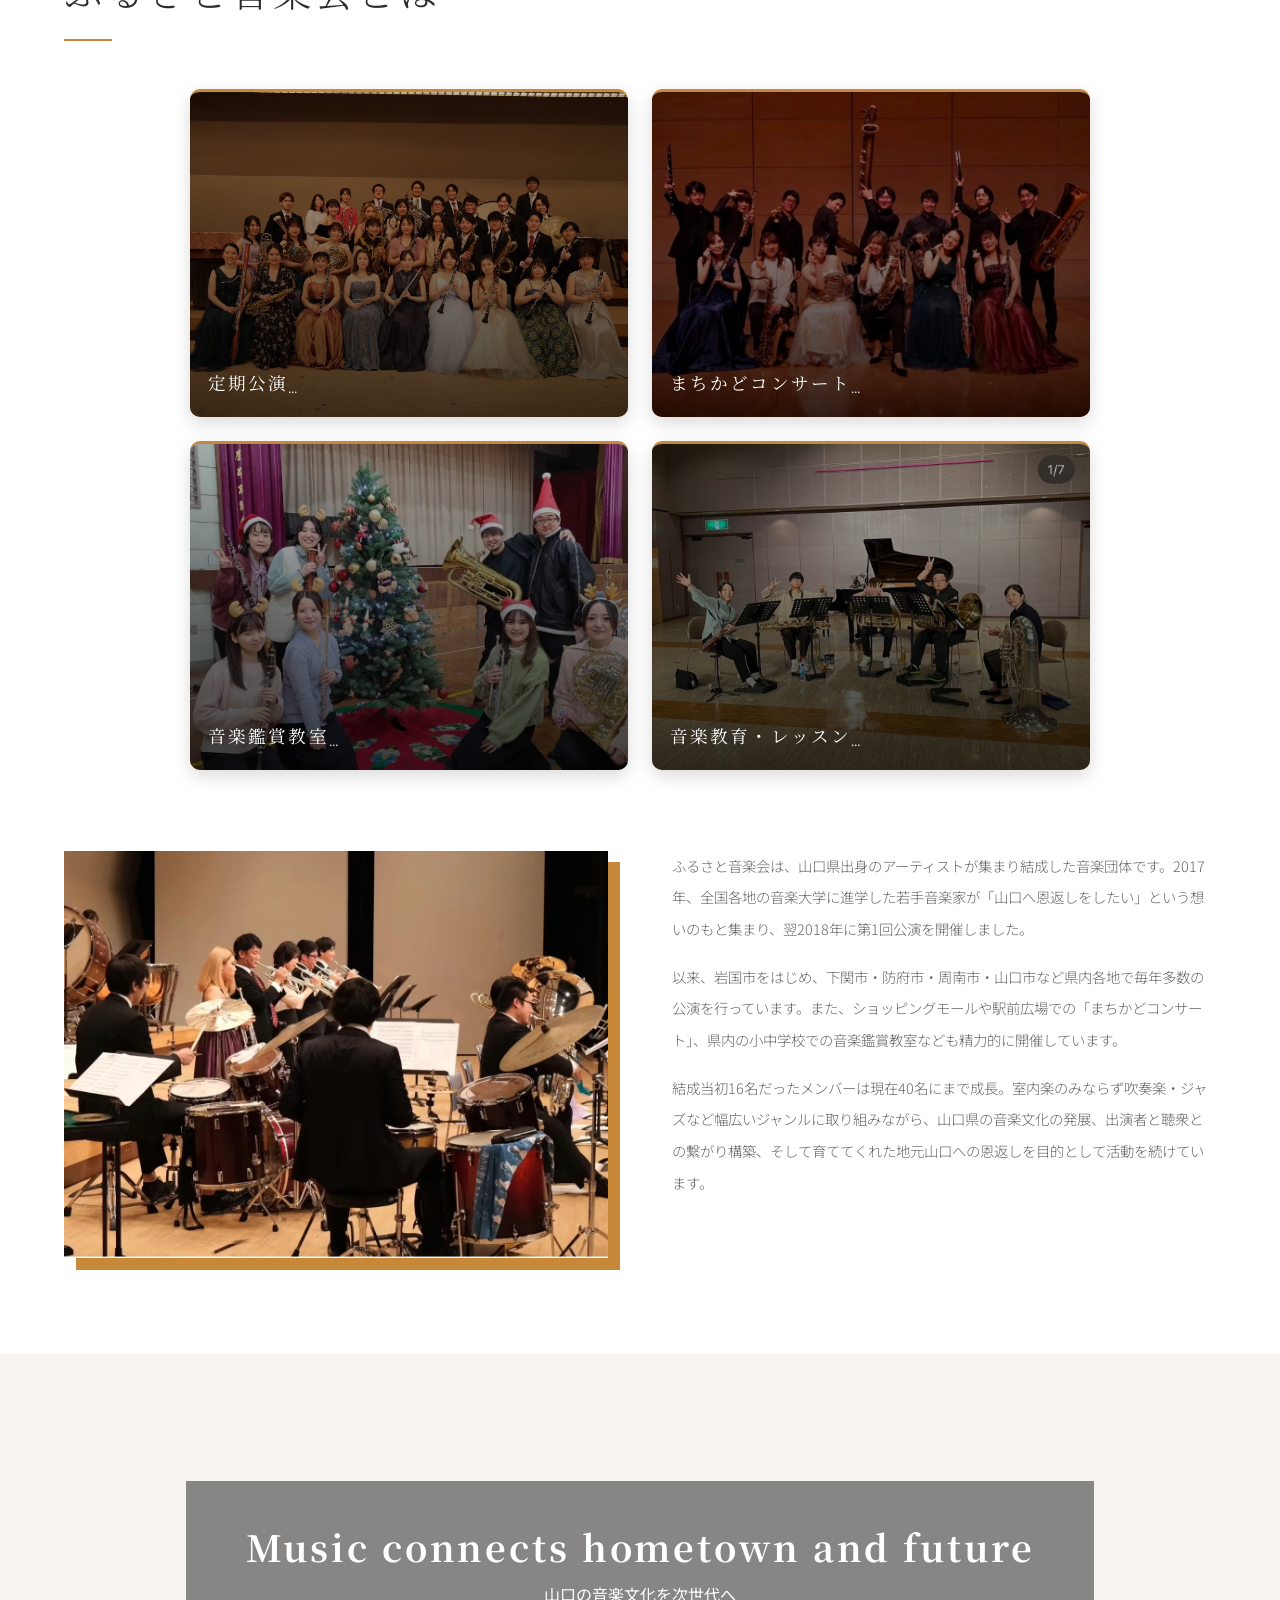
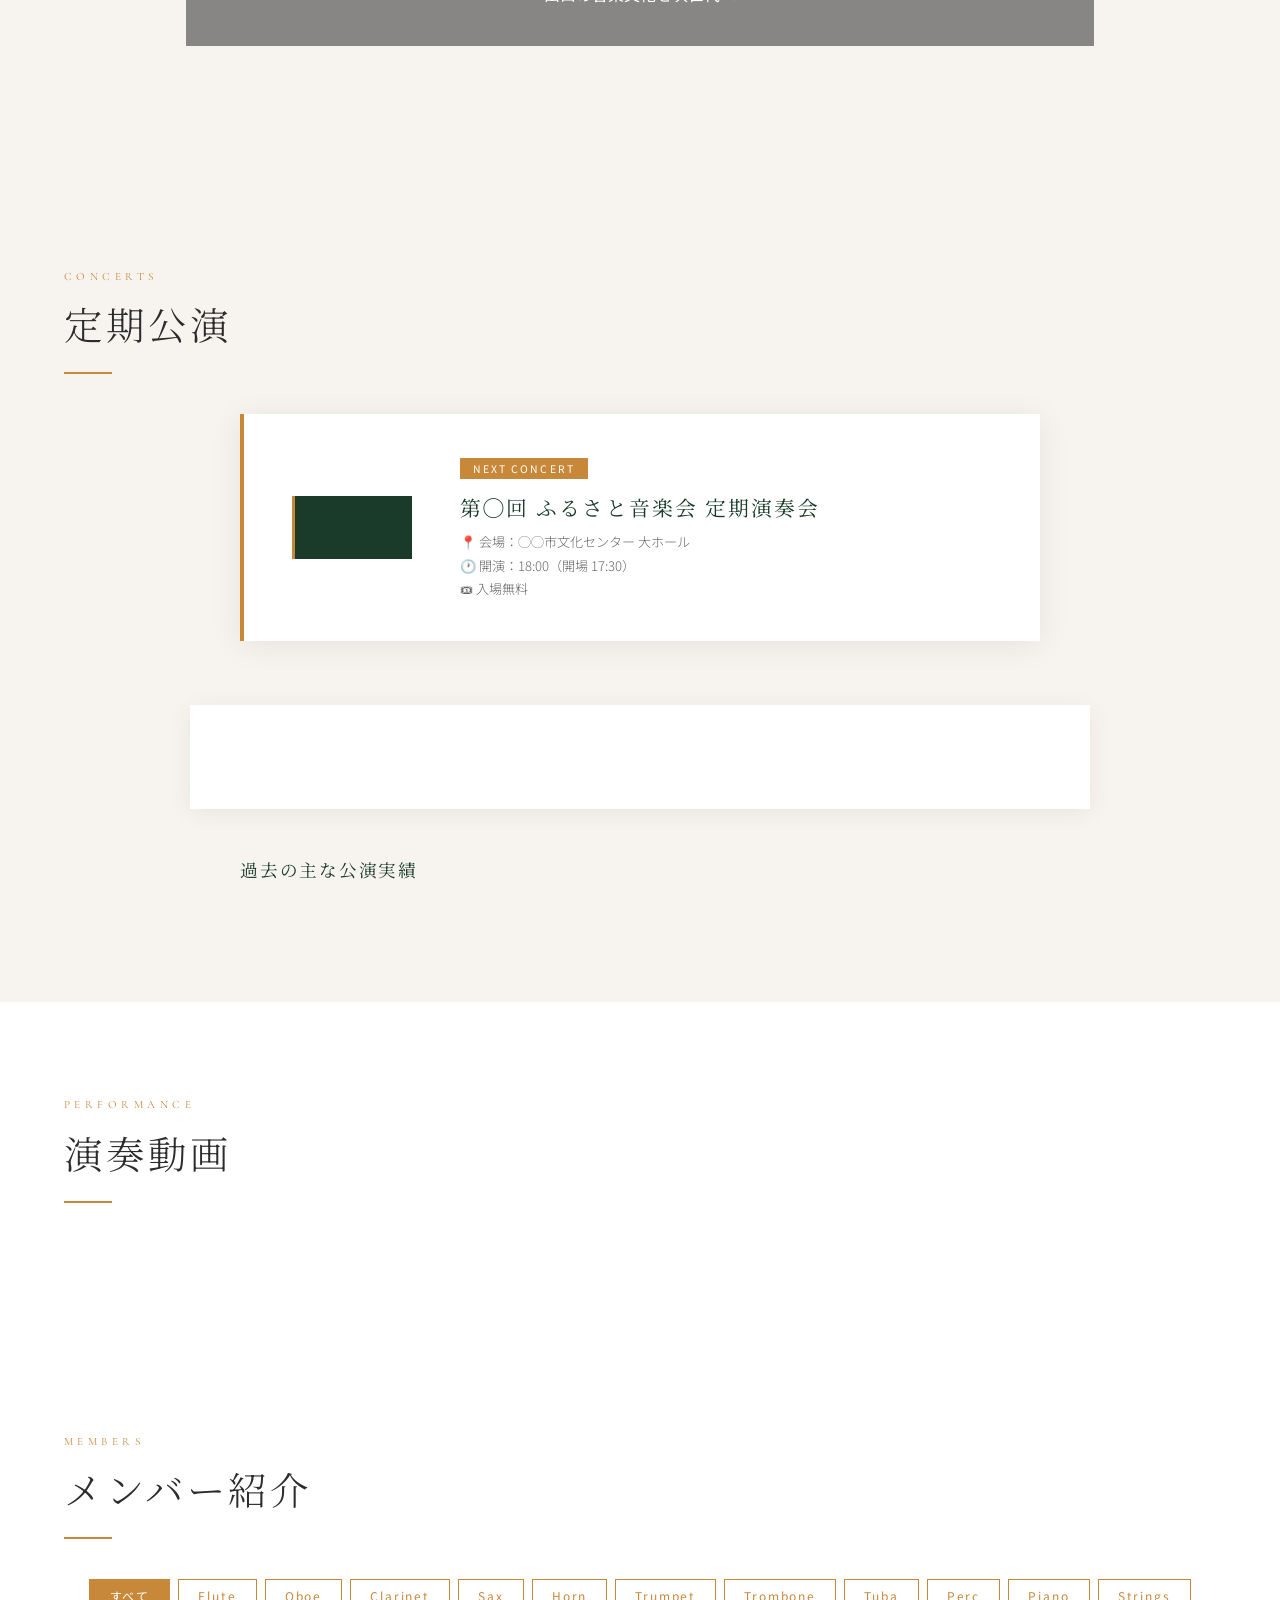
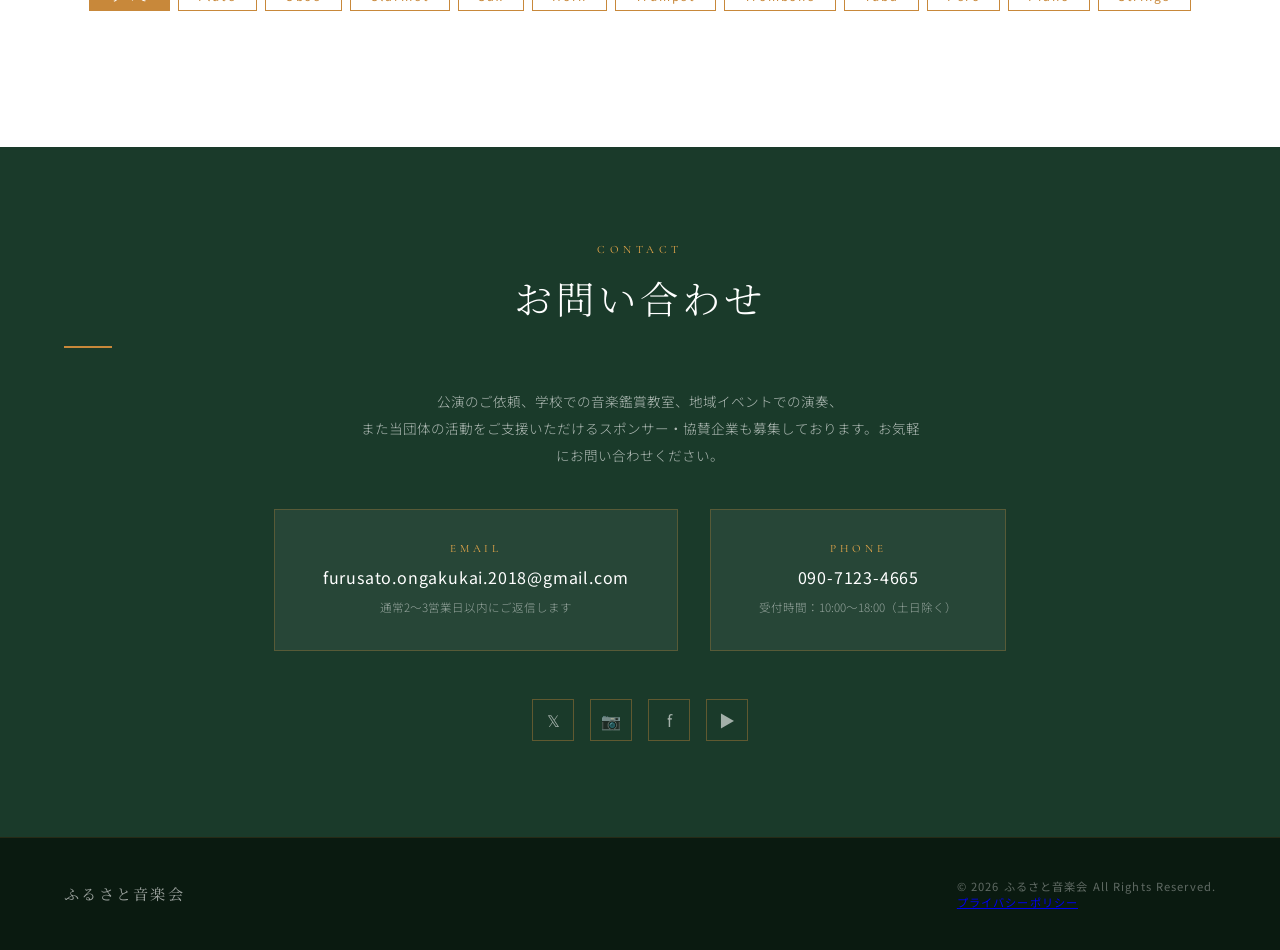
==== commit fe559ad0: "Update index.html" ====
--- a/index.html
+++ b/index.html
@@ -246,8 +246,8 @@
     <h2 class="section-title section-title-white">お問い合わせ</h2>
     <div class="divider"></div>
     <p style="color:rgba(255,255,255,0.65);font-size:0.85rem;line-height:2;max-width:560px;margin:0 auto 2rem;font-weight:300;">
-      公演のご依頼、音楽教育のご相談、クラウドファンディングへのご支援など、<br>
-      お気軽にご連絡ください。
+      公演のご依頼、学校での音楽鑑賞教室、地域イベントでの演奏、<br>
+      また当団体の活動をご支援いただけるスポンサー・協賛企業も募集しております。お気軽にお問い合わせください。
     </p>
     <div class="contact-cards">
       <div class="contact-card">
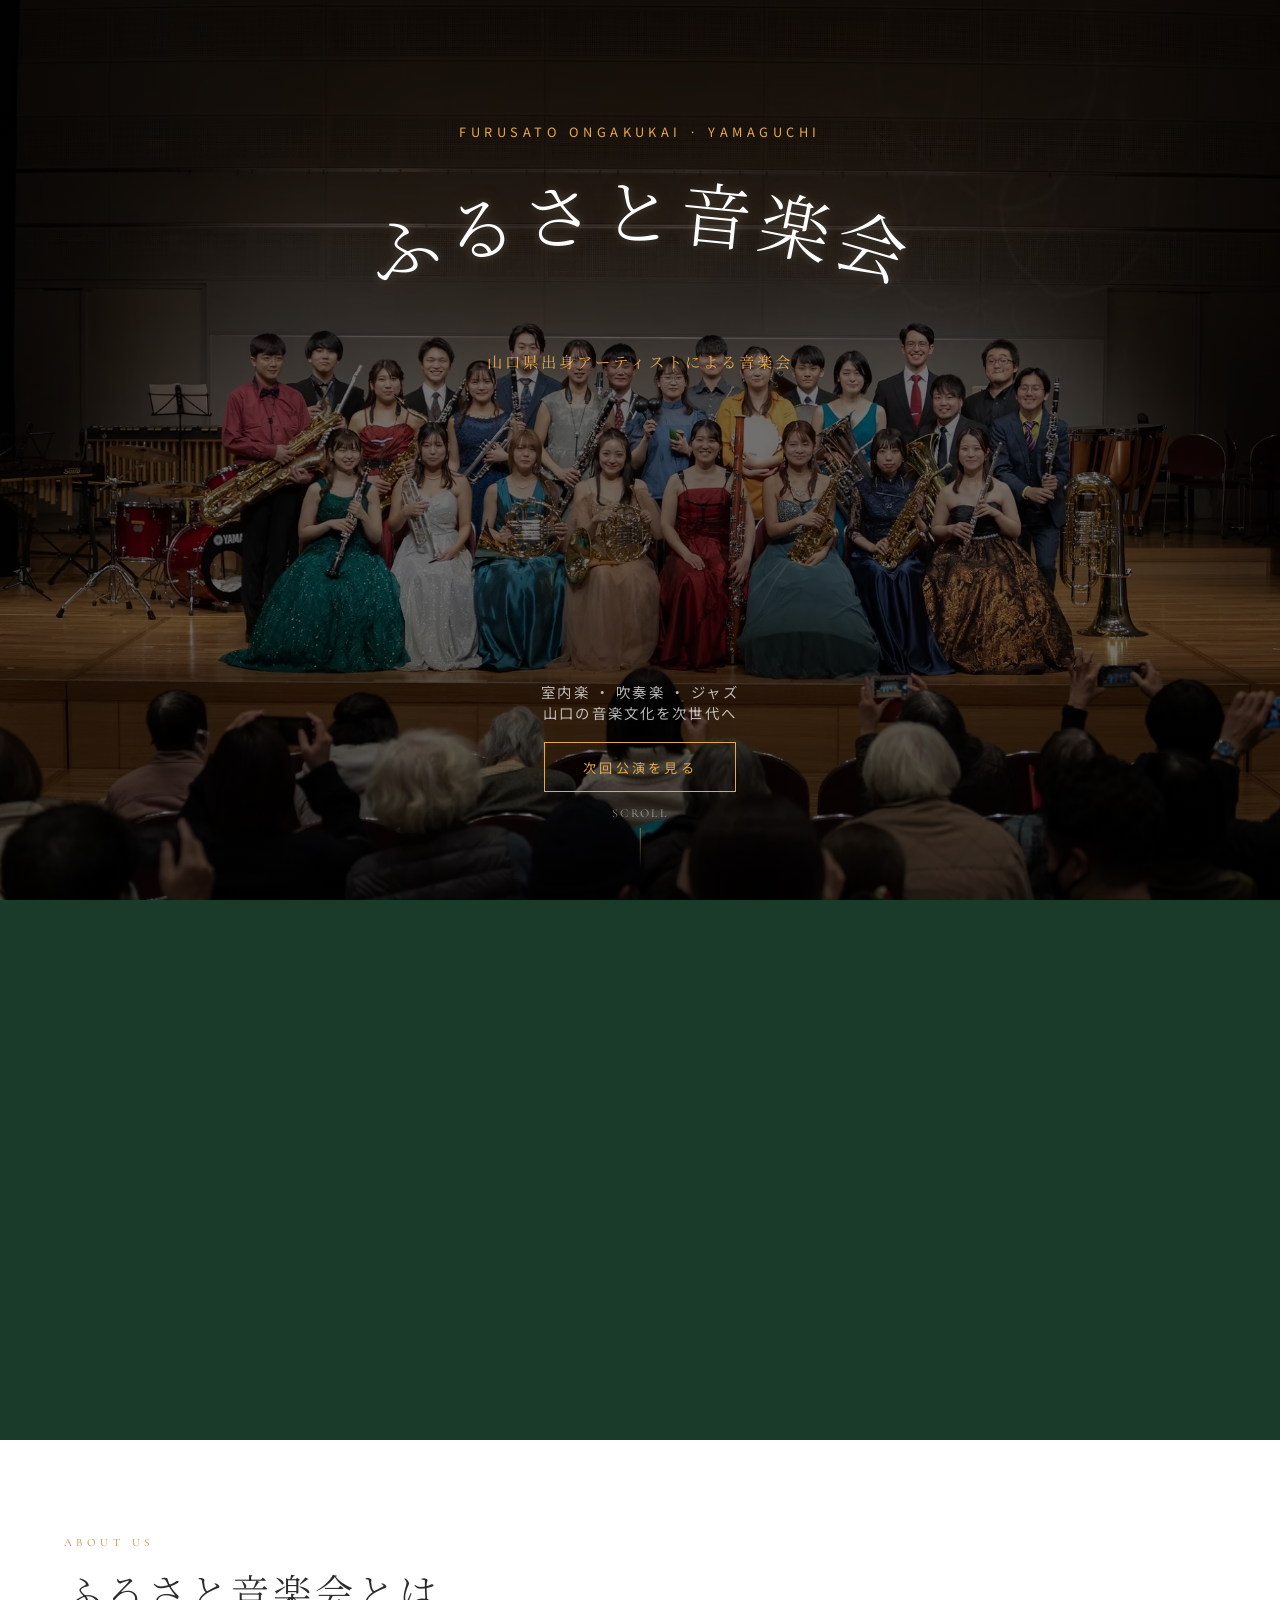
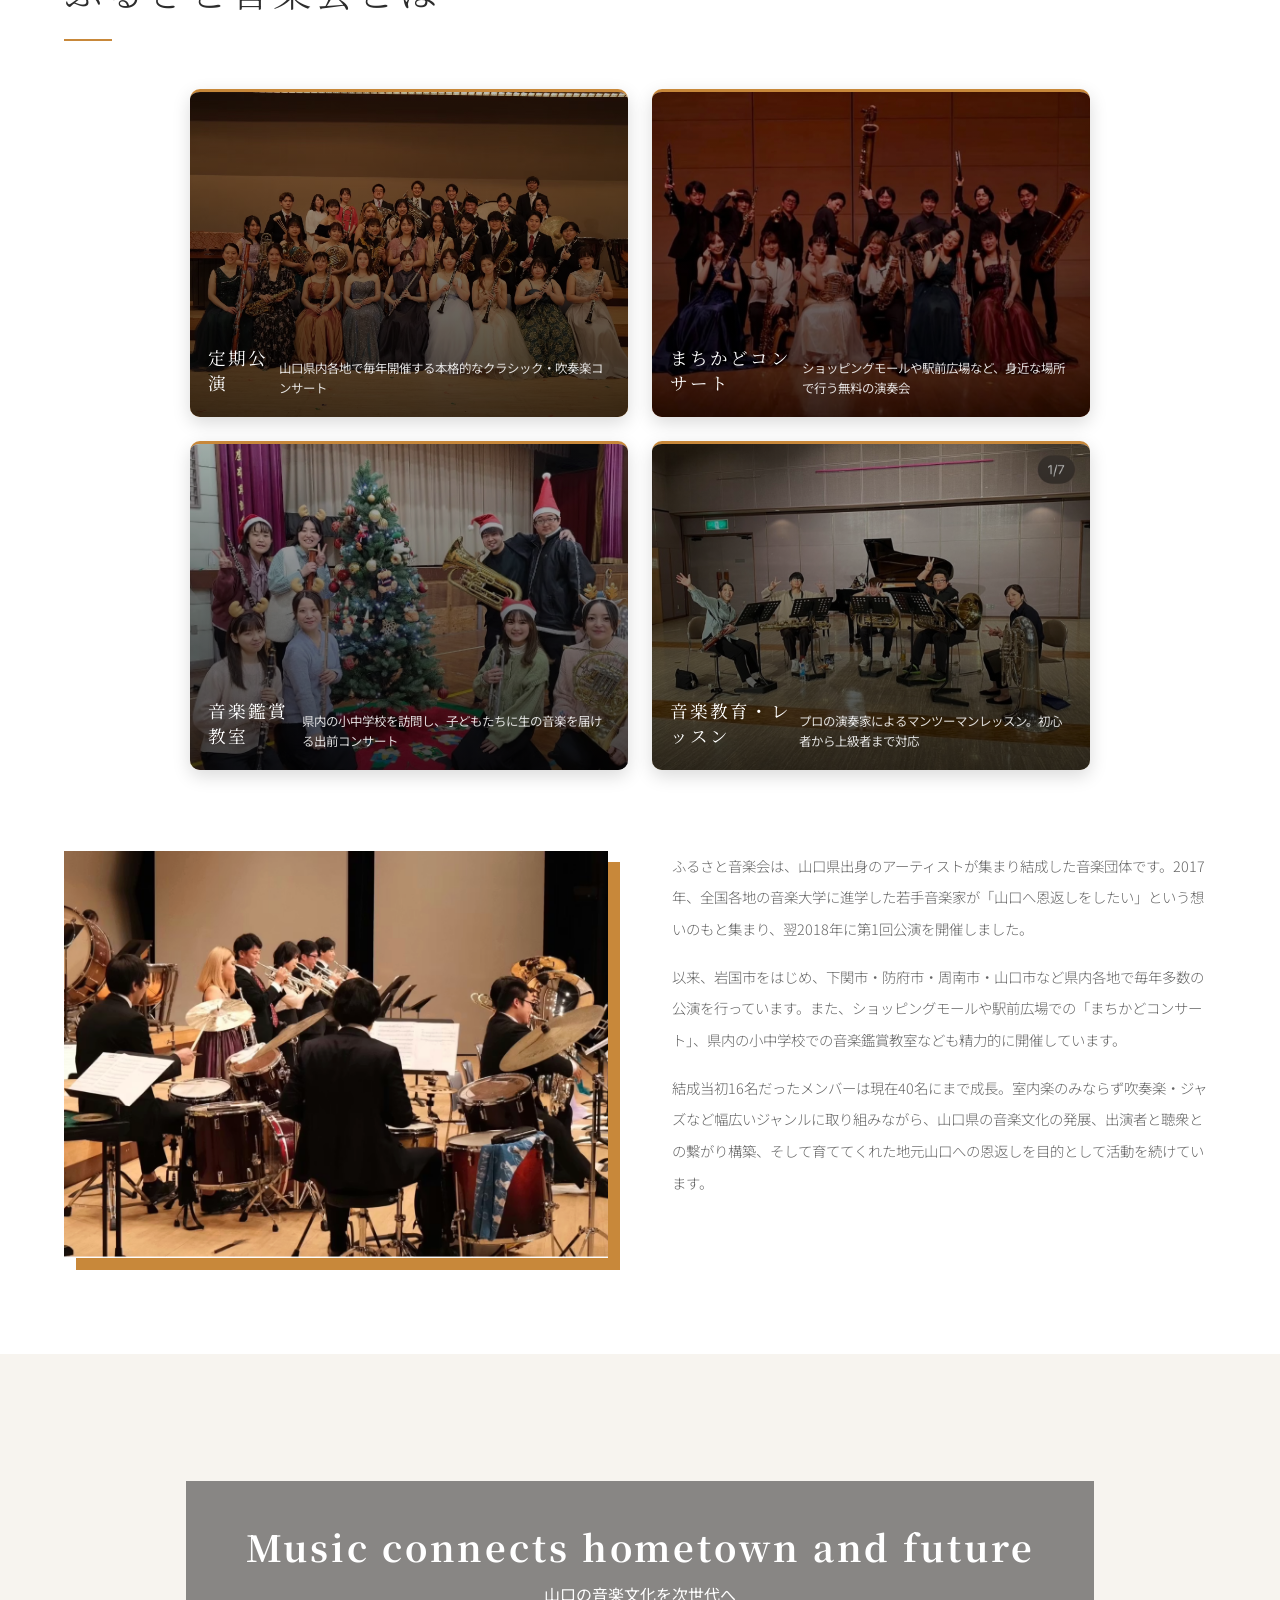
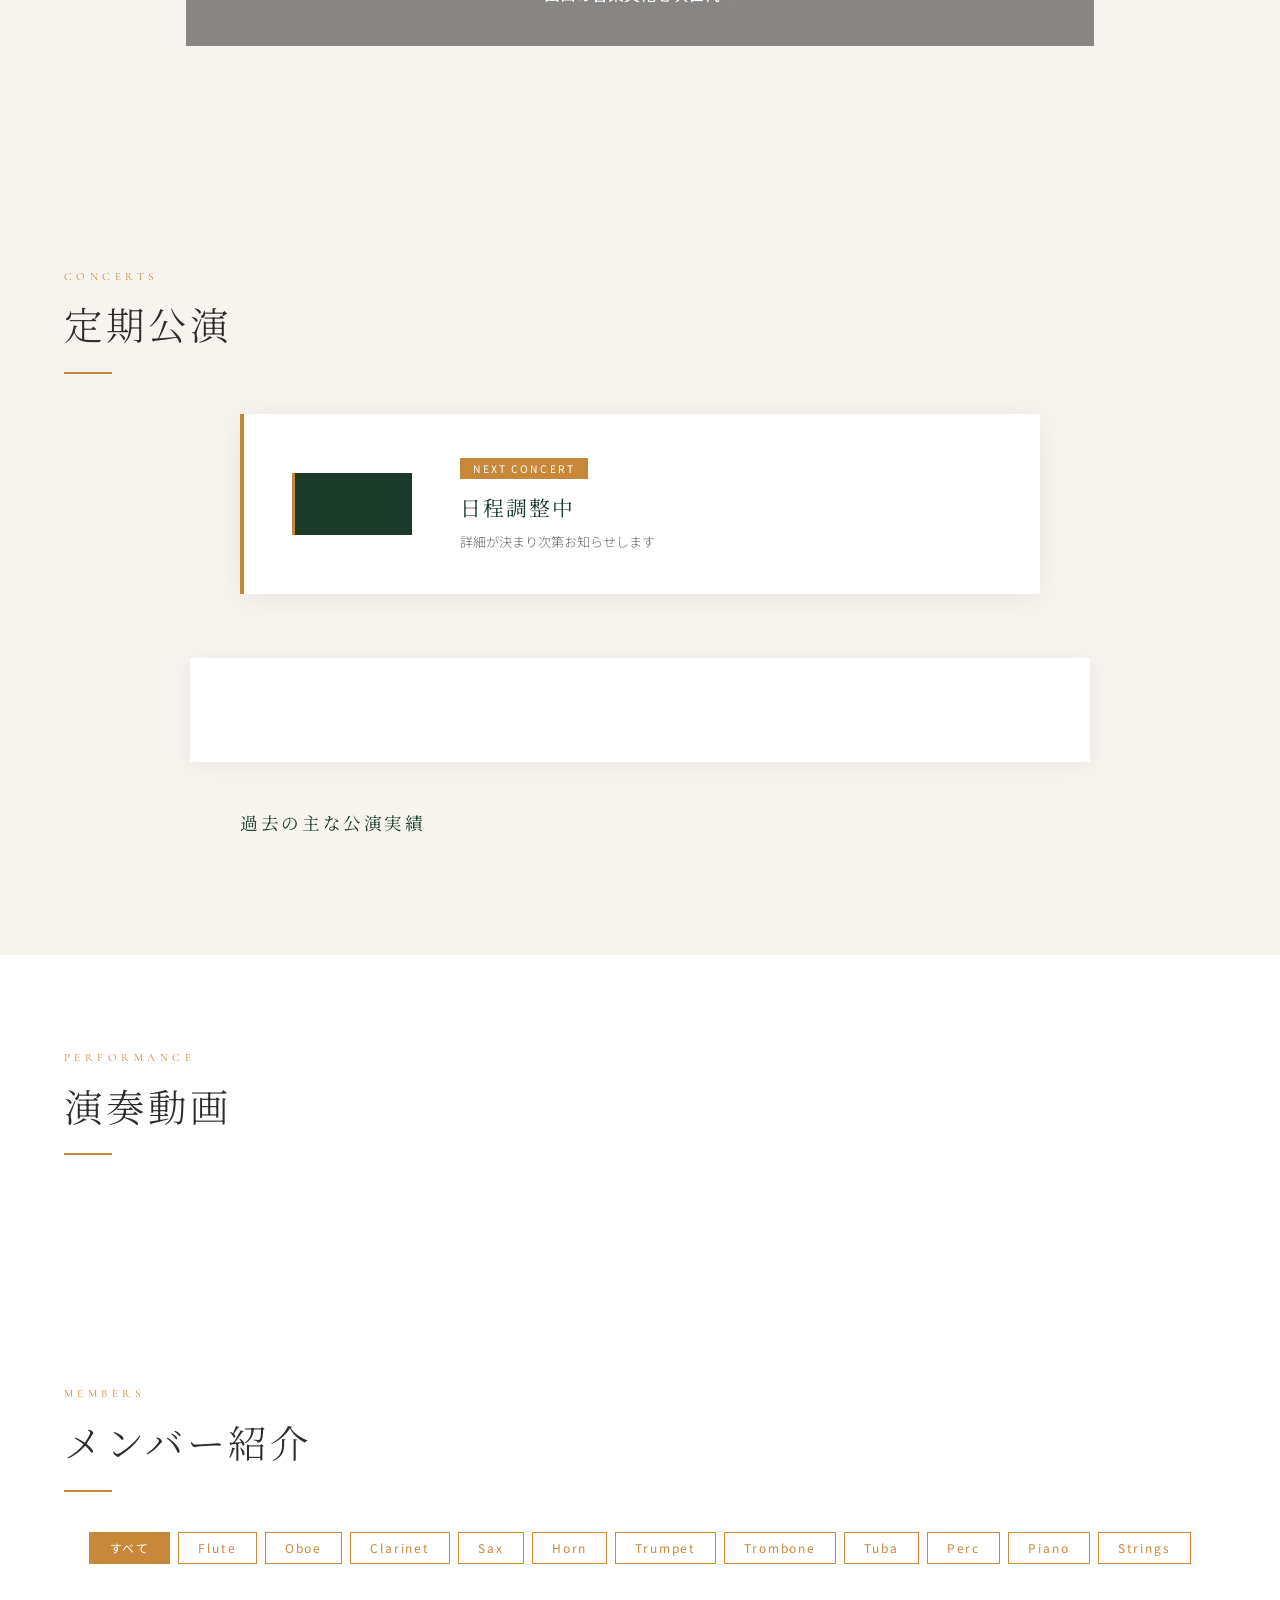
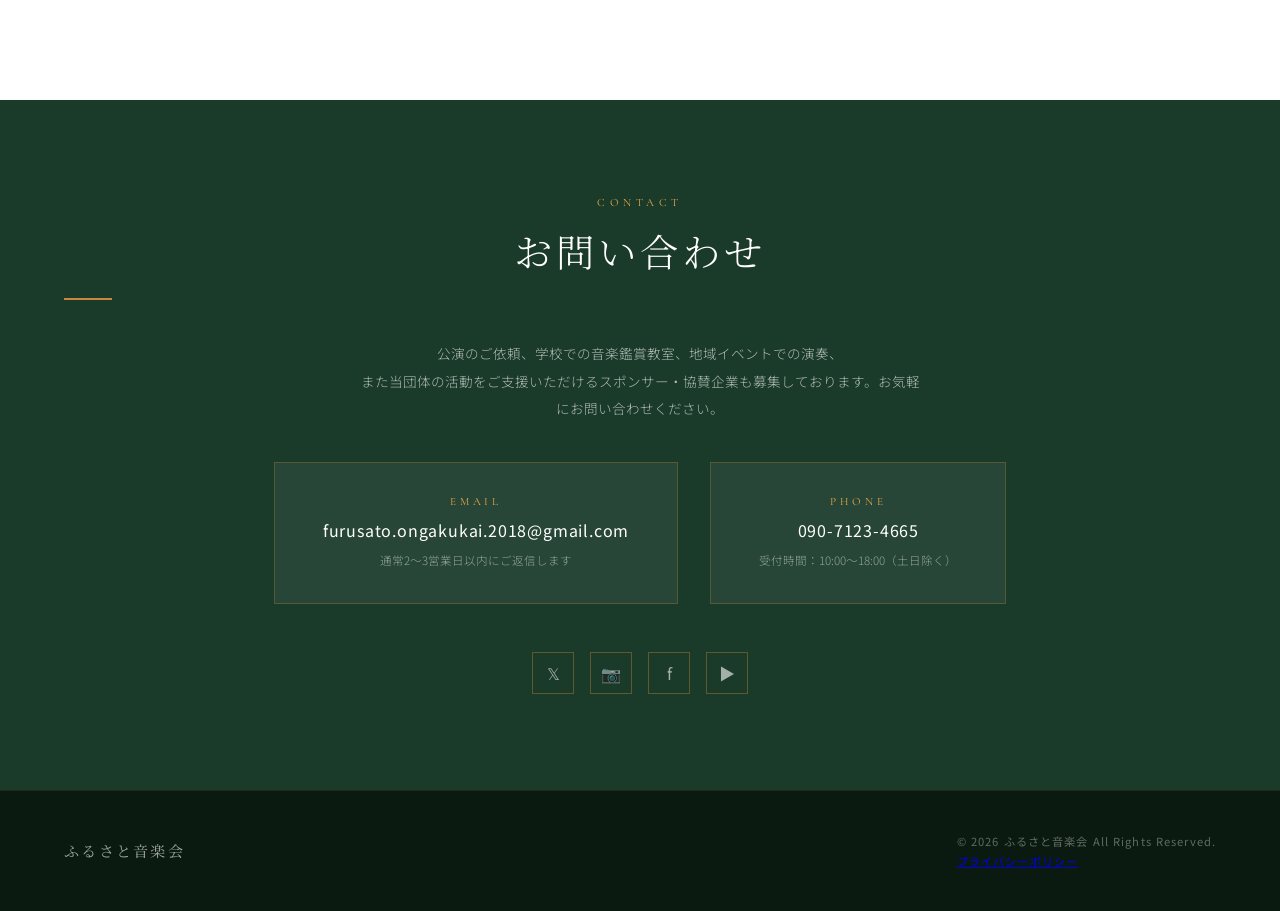
==== commit b53533b1: "Update index.html" ====
--- a/index.html
+++ b/index.html
@@ -9,16 +9,22 @@
 
 <meta name="description" content="ふるさと音楽会は山口県出身の若手音楽家が集まり、2017年に結成した音楽団体です。室内楽・吹奏楽・ジャズなど幅広い公演を県内各地で開催しています。">
 
+<!-- ドメイン取得後に furusato-ongakukai.com を実際のドメインへ差し替え -->
 <link rel="canonical" href="https://furusato-ongakukai.com">
 
 <meta property="og:title" content="ふるさと音楽会 | 山口県出身アーティストによる音楽会">
 <meta property="og:description" content="山口県出身の若手音楽家による音楽会。室内楽・吹奏楽・ジャズを通じて山口の音楽文化を発信しています。">
 <meta property="og:type" content="website">
-<meta property="og:image" content="https://furusato-ongakukai.com/images/ogp.svg">
+<!-- OGP画像はJPEGかPNGを推奨。ドメイン取得後にURLを差し替え -->
+<meta property="og:image" content="https://furusato-ongakukai.com/images/ogp.png">
 <meta property="og:url" content="https://furusato-ongakukai.com">
 <meta property="og:site_name" content="ふるさと音楽会">
-<meta name="google-site-verification" content="xxxxx">
-<script async src="https://www.googletagmanager.com/gtag/js?id=G-XXXX"></script>
+
+<!-- Google Search Console認証コード：取得後に差し替え -->
+<!-- <meta name="google-site-verification" content="実際の認証コード"> -->
+
+<!-- Google Analytics：計測ID取得後に差し替え -->
+<!-- <script async src="https://www.googletagmanager.com/gtag/js?id=G-実際のID"></script> -->
 
 <link rel="icon" href="favicon.ico">
 
@@ -80,40 +86,34 @@
     <span class="nav-logo-text">ふるさと音楽会</span>
   </a>
   <ul class="nav-links">
-
-  <li><a href="#home">ホーム</a></li>
-
-  <li><a href="#about">ABOUT</a></li>
-
-  <li class="dropdown">
-
-    <a href="#">活動</a>
-
-    <ul class="dropdown-menu">
-      <li><a href="teiki.html">定期公演</a></li>
-      <li><a href="machikado.html">まちかどコンサート</a></li>
-      <li><a href="school.html">音楽鑑賞教室</a></li>
-      <li><a href="lesson.html">音楽教育</a></li>
-    </ul>
-
-  </li>
-
-  <li><a href="#members">メンバー</a></li>
-
-  <li><a href="#contact">お問い合わせ</a></li>
-
-</ul>
+    <li><a href="#home">ホーム</a></li>
+    <li><a href="#about">ABOUT</a></li>
+    <li class="dropdown">
+      <a href="#">活動</a>
+      <ul class="dropdown-menu">
+        <li><a href="teiki.html">定期公演</a></li>
+        <li><a href="machikado.html">まちかどコンサート</a></li>
+        <li><a href="school.html">音楽鑑賞教室</a></li>
+        <li><a href="lesson.html">音楽教育</a></li>
+      </ul>
+    </li>
+    <li><a href="#members">メンバー</a></li>
+    <li><a href="#contact">お問い合わせ</a></li>
+  </ul>
   <button class="hamburger" id="hamburger" aria-label="メニュー">
     <span></span><span></span><span></span>
   </button>
 </nav>
 
-<!-- モバイルメニュー（ナビの外に配置） -->
+<!-- モバイルメニュー：PCナビのドロップダウンと同じリンクを網羅 -->
 <div class="mobile-menu" id="mobileMenu">
   <ul>
     <li><a href="#home" onclick="closeMobileMenu()">ホーム</a></li>
     <li><a href="#about" onclick="closeMobileMenu()">ABOUT</a></li>
-    <li><a href="#concerts" onclick="closeMobileMenu()">定期公演</a></li>
+    <li><a href="teiki.html" onclick="closeMobileMenu()">定期公演</a></li>
+    <li><a href="machikado.html" onclick="closeMobileMenu()">まちかどコンサート</a></li>
+    <li><a href="school.html" onclick="closeMobileMenu()">音楽鑑賞教室</a></li>
+    <li><a href="lesson.html" onclick="closeMobileMenu()">音楽教育</a></li>
     <li><a href="#members" onclick="closeMobileMenu()">メンバー</a></li>
     <li><a href="#contact" onclick="closeMobileMenu()">お問い合わせ</a></li>
   </ul>
@@ -121,6 +121,7 @@
 
 <!-- ============ HOME ============ -->
 <section id="home">
+
   <div class="hero-carousel" id="heroCarousel"></div>
 
   <!-- ============ ABOUT ============ -->
@@ -132,19 +133,19 @@
     <div class="activities-grid">
       <a href="teiki.html" class="activity-card activity-concert">
         <div class="activity-name">定期公演</div>
-        <div class="activity-desc">...</div>
+        <div class="activity-desc">山口県内各地で毎年開催する本格的なクラシック・吹奏楽コンサート</div>
       </a>
       <a href="machikado.html" class="activity-card activity-street">
         <div class="activity-name">まちかどコンサート</div>
-        <div class="activity-desc">...</div>
+        <div class="activity-desc">ショッピングモールや駅前広場など、身近な場所で行う無料の演奏会</div>
       </a>
       <a href="school.html" class="activity-card activity-school">
         <div class="activity-name">音楽鑑賞教室</div>
-        <div class="activity-desc">...</div>
+        <div class="activity-desc">県内の小中学校を訪問し、子どもたちに生の音楽を届ける出前コンサート</div>
       </a>
       <a href="lesson.html" class="activity-card activity-lesson">
         <div class="activity-name">音楽教育・レッスン</div>
-        <div class="activity-desc">...</div>
+        <div class="activity-desc">プロの演奏家によるマンツーマンレッスン。初心者から上級者まで対応</div>
       </a>
     </div>
 
@@ -180,14 +181,8 @@
       </div>
       <div class="next-info">
         <span class="next-badge">NEXT CONCERT</span>
-        <div class="next-concert-title" id="concertTitle">
-          第◯回 ふるさと音楽会 定期演奏会
-        </div>
-        <div class="next-concert-venue" id="concertInfo">
-          📍 会場：◯◯市文化センター 大ホール<br>
-          🕐 開演：18:00（開場 17:30）<br>
-          🎟 入場無料
-        </div>
+        <div class="next-concert-title" id="concertTitle">日程調整中</div>
+        <div class="next-concert-venue" id="concertInfo">詳細が決まり次第お知らせします</div>
       </div>
     </div>
 
@@ -197,8 +192,8 @@
     </div>
 
     <div style="margin-top:3rem; max-width:800px; margin-left:auto; margin-right:auto;">
-      <h3 style="font-family:'Noto Serif JP',serif; font-size:1.1rem; font-weight:400; letter-spacing:0.1em; margin-bottom:1.5rem; color:var(--primary);">過去の主な公演実績</h3>
-      <div id="concertHistory" style="display:grid;gap:0.6rem;"></div>
+      <h3 class="history-heading">過去の主な公演実績</h3>
+      <div id="concertHistory"></div>
     </div>
 
     <div id="concertDetail" style="display:none; margin-top:40px;">
@@ -286,5 +281,7 @@
 <script defer src="js/carousel.js"></script>
 <script defer src="js/ui.js"></script>
 <script defer src="js/cms.js"></script>
+<!-- Instagram埋め込みスクリプト -->
+<script async src="//www.instagram.com/embed.js"></script>
 </body>
 </html>
--- a/css/style.css
+++ b/css/style.css
@@ -1,4 +1,3 @@
-
 :root {
     --primary: #1a3a2a;
     --accent: #c8883a;
@@ -18,7 +17,7 @@
   /* ===================== LANDING ===================== */
   #landing {
     position: relative;
-    height: 100svh; /* svh: スマホのアドレスバー考慮 */
+    height: 100svh;
     width: 100%;
     overflow: hidden;
     display: flex;
@@ -88,9 +87,7 @@
     letter-spacing: 0.15em;
   }
 
-  .landing-cta {
-    margin-top: 1.2rem;
-  }
+  .landing-cta { margin-top: 1.2rem; }
 
   .landing-button {
     display: inline-block;
@@ -111,7 +108,7 @@
 
   @keyframes fadeSlideIn {
     from { opacity: 0; transform: translateY(30px); }
-    to { opacity: 1; transform: translateY(0); }
+    to   { opacity: 1; transform: translateY(0); }
   }
 
   .scroll-hint {
@@ -214,34 +211,31 @@
     box-shadow: 0 6px 24px rgba(0,0,0,0.08);
   }
 
-.dropdown {
-  position: relative;
-}
-
-.dropdown-menu {
-  position: absolute;
-  top: 100%;
-  left: 0;
-  background: white;
-  list-style: none;
-  padding: 10px 0;
-  display: none;
-  min-width: 180px;
-  box-shadow: 0 10px 25px rgba(0,0,0,0.1);
-}
-
-.dropdown-menu li a {
-  display: block;
-  padding: 10px 20px;
-  color: #333;
-}
-
-.dropdown:hover .dropdown-menu {
-  display: block;
-}
+  .dropdown { position: relative; }
+
+  .dropdown-menu {
+    position: absolute;
+    top: 100%;
+    left: 0;
+    background: white;
+    list-style: none;
+    padding: 10px 0;
+    display: none;
+    min-width: 180px;
+    box-shadow: 0 10px 25px rgba(0,0,0,0.1);
+    z-index: 1001;
+  }
+
+  .dropdown-menu li a {
+    display: block;
+    padding: 10px 20px;
+    color: #333;
+  }
+
+  .dropdown:hover .dropdown-menu { display: block; }
 
   #main-nav.scrolled .nav-logo-text { color: var(--primary); }
-  #main-nav.scrolled .nav-links a { color: var(--text); }
+  #main-nav.scrolled .nav-links a   { color: var(--text); }
   #main-nav.scrolled .nav-links a:hover { color: var(--accent); }
 
   .hamburger {
@@ -258,17 +252,13 @@
 
   .hamburger span {
     display: block;
-    width: 24px;
-    height: 2px;
+    width: 24px; height: 2px;
     background: rgba(255,255,255,0.85);
     transition: 0.3s;
   }
 
-  #main-nav.scrolled .hamburger span {
-    background: var(--primary);
-  }
-
-  /* モバイルメニュー */
+  #main-nav.scrolled .hamburger span { background: var(--primary); }
+
   .mobile-menu {
     display: none;
     position: fixed;
@@ -290,10 +280,7 @@
     transform: translateY(0);
   }
 
-  .mobile-menu ul {
-    list-style: none;
-    text-align: center;
-  }
+  .mobile-menu ul { list-style: none; text-align: center; }
 
   .mobile-menu ul li a {
     display: block;
@@ -307,18 +294,12 @@
     border-bottom: 1px solid rgba(200,136,58,0.1);
   }
 
-  .mobile-menu ul li:last-child a {
-    border-bottom: none;
-  }
-
-  .mobile-menu ul li a:hover {
-    color: var(--accent2);
-  }
+  .mobile-menu ul li:last-child a { border-bottom: none; }
+  .mobile-menu ul li a:hover { color: var(--accent2); }
 
   /* ===================== HOME ===================== */
   #home { padding-top: 0; }
 
-  /* Hero carousel */
   .hero-carousel {
     position: relative;
     height: 60vh;
@@ -339,8 +320,7 @@
   .carousel-slide.active { opacity: 1; pointer-events: auto; }
 
   .carousel-image {
-    width: 50%;
-    height: 100%;
+    width: 50%; height: 100%;
     background-size: cover;
     background-position: center;
     flex-shrink: 0;
@@ -398,10 +378,7 @@
     background: none;
   }
 
-  .carousel-more:hover {
-    background: var(--accent2);
-    color: var(--primary);
-  }
+  .carousel-more:hover { background: var(--accent2); color: var(--primary); }
 
   .carousel-dots {
     position: absolute;
@@ -412,8 +389,7 @@
   }
 
   .carousel-dot {
-    width: 8px;
-    height: 8px;
+    width: 8px; height: 8px;
     border-radius: 50%;
     background: rgba(255,255,255,0.3);
     cursor: pointer;
@@ -424,7 +400,7 @@
 
   /* Section base */
   .section { padding: 6rem 5%; }
-  .section-alt { background: var(--white); }
+  .section-alt  { background: var(--white); }
   .section-dark { background: var(--primary); }
 
   .section-label {
@@ -448,8 +424,7 @@
   .section-title-white { color: var(--white); }
 
   .divider {
-    width: 48px;
-    height: 2px;
+    width: 48px; height: 2px;
     background: var(--accent);
     margin: 1.2rem 0 2.5rem;
   }
@@ -530,10 +505,10 @@
   .activity-card:hover::before { transform: scale(1.1); }
   .activity-card > * { position: relative; z-index: 1; }
 
-.activity-concert::before { background-image: url("../images/about/teiki_button.avif"); }
-.activity-street::before { background-image: url("../images/about/machikado.jpg"); }
-.activity-school::before { background-image: url("../images/about/ongakukansho.png"); }
-.activity-lesson::before { background-image: url("../images/about/lesson.jpg"); }
+  .activity-concert::before { background-image: url("../images/about/teiki_button.avif"); }
+  .activity-street::before  { background-image: url("../images/about/machikado.jpg"); }
+  .activity-school::before  { background-image: url("../images/about/ongakukansho.png"); }
+  .activity-lesson::before  { background-image: url("../images/about/lesson.jpg"); }
 
   .activity-name {
     font-family: 'Noto Serif JP', serif;
@@ -637,6 +612,16 @@
     line-height: 1.8;
   }
 
+  /* ===== 公演履歴見出し ===== */
+  .history-heading {
+    font-family: 'Noto Serif JP', serif;
+    font-size: 1.1rem;
+    font-weight: 400;
+    margin-bottom: 1.5rem;
+    letter-spacing: 0.15em;
+    color: var(--primary);
+  }
+
   /* Calendar */
   .calendar-wrap {
     max-width: 900px;
@@ -662,10 +647,7 @@
     gap: 1rem;
   }
 
-  .cal-month {
-    border: 1px solid #e8e2d9;
-    padding: 0.8rem;
-  }
+  .cal-month { border: 1px solid #e8e2d9; padding: 0.8rem; }
 
   .cal-month-name {
     font-size: 0.72rem;
@@ -684,11 +666,7 @@
     font-size: 0.68rem;
   }
 
-  .cal-day-name {
-    color: var(--text-light);
-    font-weight: 300;
-    padding: 2px 0;
-  }
+  .cal-day-name { color: var(--text-light); font-weight: 300; padding: 2px 0; }
 
   .cal-day {
     padding: 2px 0;
@@ -702,12 +680,12 @@
     color: var(--white);
     font-weight: 500;
     border-radius: 50%;
-    width: 20px;
-    height: 20px;
+    width: 20px; height: 20px;
     display: flex;
     align-items: center;
     justify-content: center;
     margin: auto;
+    cursor: pointer;
   }
 
   .cal-day.empty { color: transparent; }
@@ -733,10 +711,8 @@
     font-family: 'Noto Sans JP', sans-serif;
   }
 
-  .filter-btn.active, .filter-btn:hover {
-    background: var(--accent);
-    color: var(--white);
-  }
+  .filter-btn.active,
+  .filter-btn:hover { background: var(--accent); color: var(--white); }
 
   .members-grid {
     display: grid;
@@ -769,8 +745,7 @@
   }
 
   .member-photo {
-    width: 100%;
-    height: 100%;
+    width: 100%; height: 100%;
     object-fit: cover;
     position: relative;
     z-index: 1;
@@ -858,8 +833,7 @@
   }
 
   .social-link {
-    width: 42px;
-    height: 42px;
+    width: 42px; height: 42px;
     border: 1px solid rgba(200,136,58,0.4);
     display: flex;
     align-items: center;
@@ -880,7 +854,8 @@
   .parallax {
     height: 420px;
     background-image: url("../images/orchestra.jpg");
-    background-attachment: fixed; /* PCのみ */
+    /* background-attachment: fixed はiOS Safari / iPadで動作しないため scroll に統一 */
+    background-attachment: scroll;
     background-size: cover;
     background-position: center;
     display: flex;
@@ -964,16 +939,15 @@
     font-size: 0.7rem;
     color: rgba(255,255,255,0.35);
     letter-spacing: 0.1em;
+    line-height: 1.8;
   }
 
   /* ===================== RESPONSIVE ===================== */
   @media (max-width: 768px) {
 
-    /* NAV */
     .nav-links { display: none !important; }
     .hamburger { display: flex; }
 
-    /* LANDING */
     #landing { height: 100svh; }
 
     .landing-content {
@@ -982,52 +956,24 @@
       gap: 3vh;
     }
 
-    .landing-top {
-      padding-top: calc(var(--nav-h) + 1vh);
-    }
-
-    .landing-en {
-      font-size: 0.65rem;
-      letter-spacing: 0.2em;
-    }
-
-    .title-arch {
-      max-width: 100%;
-      transform: none;
-    }
-
-    .title-arch text {
-      font-size: 44px;
-    }
-
-    .landing-sub {
-      font-size: 0.72rem;
-      letter-spacing: 0.1em;
-      margin-top: 0.2rem;
-    }
-
-    .landing-tagline {
-      font-size: 0.78rem;
-      letter-spacing: 0.08em;
-      line-height: 1.8;
-    }
-
-    .landing-button {
-      padding: 0.75rem 2rem;
-      font-size: 0.75rem;
-      letter-spacing: 0.15em;
-    }
+    .landing-top { padding-top: calc(var(--nav-h) + 1vh); }
+
+    .landing-en { font-size: 0.65rem; letter-spacing: 0.2em; }
+
+    .title-arch { max-width: 100%; transform: none; }
+    .title-arch text { font-size: 44px; }
+
+    .landing-sub { font-size: 0.72rem; letter-spacing: 0.1em; margin-top: 0.2rem; }
+
+    .landing-tagline { font-size: 0.78rem; letter-spacing: 0.08em; line-height: 1.8; }
+
+    .landing-button { padding: 0.75rem 2rem; font-size: 0.75rem; letter-spacing: 0.15em; }
 
     .scroll-hint { display: none; }
 
-    /* SECTION */
     .section { padding: 3.5rem 5%; }
-
-    .section-title {
-      font-size: clamp(1.4rem, 5vw, 1.8rem);
-    }
-
-    /* HERO CAROUSEL */
+    .section-title { font-size: clamp(1.4rem, 5vw, 1.8rem); }
+
     .hero-carousel { height: auto; min-height: 0; }
 
     .carousel-slide {
@@ -1037,23 +983,12 @@
       opacity: 1;
     }
 
-    .carousel-slide.active {
-      display: flex;
-      opacity: 1;
-    }
-
-    .carousel-image {
-      width: 100%;
-      height: 220px;
-    }
-
-    .carousel-body { padding: 1.5rem; }
-
-    .carousel-title {
-      font-size: 1.1rem;
-    }
-
-    .carousel-desc { font-size: 0.78rem; }
+    .carousel-slide.active { display: flex; opacity: 1; }
+
+    .carousel-image { width: 100%; height: 220px; }
+    .carousel-body  { padding: 1.5rem; }
+    .carousel-title { font-size: 1.1rem; }
+    .carousel-desc  { font-size: 0.78rem; }
 
     .carousel-dots {
       position: static;
@@ -1062,17 +997,9 @@
       background: var(--primary);
     }
 
-    /* ABOUT */
-    .about-grid {
-      grid-template-columns: 1fr;
-      gap: 2rem;
-    }
-
-    .about-photo {
-      box-shadow: 8px 8px 0 var(--accent);
-    }
-
-    /* ACTIVITIES */
+    .about-grid { grid-template-columns: 1fr; gap: 2rem; }
+    .about-photo { box-shadow: 8px 8px 0 var(--accent); }
+
     .activities-grid {
       grid-template-columns: 1fr;
       gap: 1.2rem;
@@ -1087,22 +1014,11 @@
 
     .activity-name { font-size: 1rem; }
 
-    /* PARALLAX */
-    .parallax {
-      height: 280px;
-      background-attachment: scroll; /* iOS Safari対策 */
-    }
-
-    .parallax-inner { padding: 24px 24px; }
-
-    .parallax h2 {
-      font-size: 1.3rem;
-      letter-spacing: 0.05em;
-    }
-
-    .parallax p { font-size: 0.82rem; }
-
-    /* NEXT CONCERT */
+    .parallax { height: 280px; }
+    .parallax-inner { padding: 24px; }
+    .parallax h2 { font-size: 1.3rem; letter-spacing: 0.05em; }
+    .parallax p  { font-size: 0.82rem; }
+
     .next-concert {
       flex-direction: column;
       gap: 1.2rem;
@@ -1123,57 +1039,28 @@
 
     .next-month { margin-bottom: 0; }
 
-    /* CALENDAR */
     .calendar-wrap { padding: 1.2rem; }
 
-    .calendar-months {
-      grid-template-columns: repeat(3, 1fr);
-      gap: 0.6rem;
-    }
+    .calendar-months { grid-template-columns: repeat(3, 1fr); gap: 0.6rem; }
 
     .cal-month { padding: 0.5rem; }
-    .cal-days { font-size: 0.6rem; gap: 1px; }
+    .cal-days  { font-size: 0.6rem; gap: 1px; }
 
     .cal-day.has-concert {
-      width: 16px;
-      height: 16px;
+      width: 16px; height: 16px;
       font-size: 0.58rem;
     }
 
-    /* MEMBERS */
-    .members-grid {
-      grid-template-columns: repeat(2, 1fr);
-      gap: 1rem;
-    }
-
+    .members-grid { grid-template-columns: repeat(2, 1fr); gap: 1rem; }
     .members-filter { gap: 0.4rem; }
-
-    .filter-btn {
-      padding: 0.35rem 0.8rem;
-      font-size: 0.7rem;
-    }
-
-    /* CONTACT */
+    .filter-btn { padding: 0.35rem 0.8rem; font-size: 0.7rem; }
+
     .contact-cards { flex-direction: column; align-items: stretch; }
-
-    .contact-card {
-      min-width: auto;
-      padding: 1.5rem;
-      width: 100%;
-    }
-
-    .contact-value {
-      font-size: 0.85rem;
-      word-break: break-all;
-    }
-
-    /* VIDEO */
-    .video-grid {
-      grid-template-columns: 1fr;
-      gap: 20px;
-    }
-
-    /* FOOTER */
+    .contact-card  { min-width: auto; padding: 1.5rem; width: 100%; }
+    .contact-value { font-size: 0.85rem; word-break: break-all; }
+
+    .video-grid { grid-template-columns: 1fr; gap: 20px; }
+
     footer {
       flex-direction: column;
       text-align: center;
@@ -1182,15 +1069,8 @@
     }
   }
 
-  /* 小さいスマホ (iPhone SE等) */
   @media (max-width: 375px) {
-    .calendar-months {
-      grid-template-columns: repeat(2, 1fr);
-    }
-
-    .members-grid {
-      grid-template-columns: repeat(2, 1fr);
-    }
-
+    .calendar-months { grid-template-columns: repeat(2, 1fr); }
+    .members-grid    { grid-template-columns: repeat(2, 1fr); }
     .title-arch text { font-size: 38px; }
   }
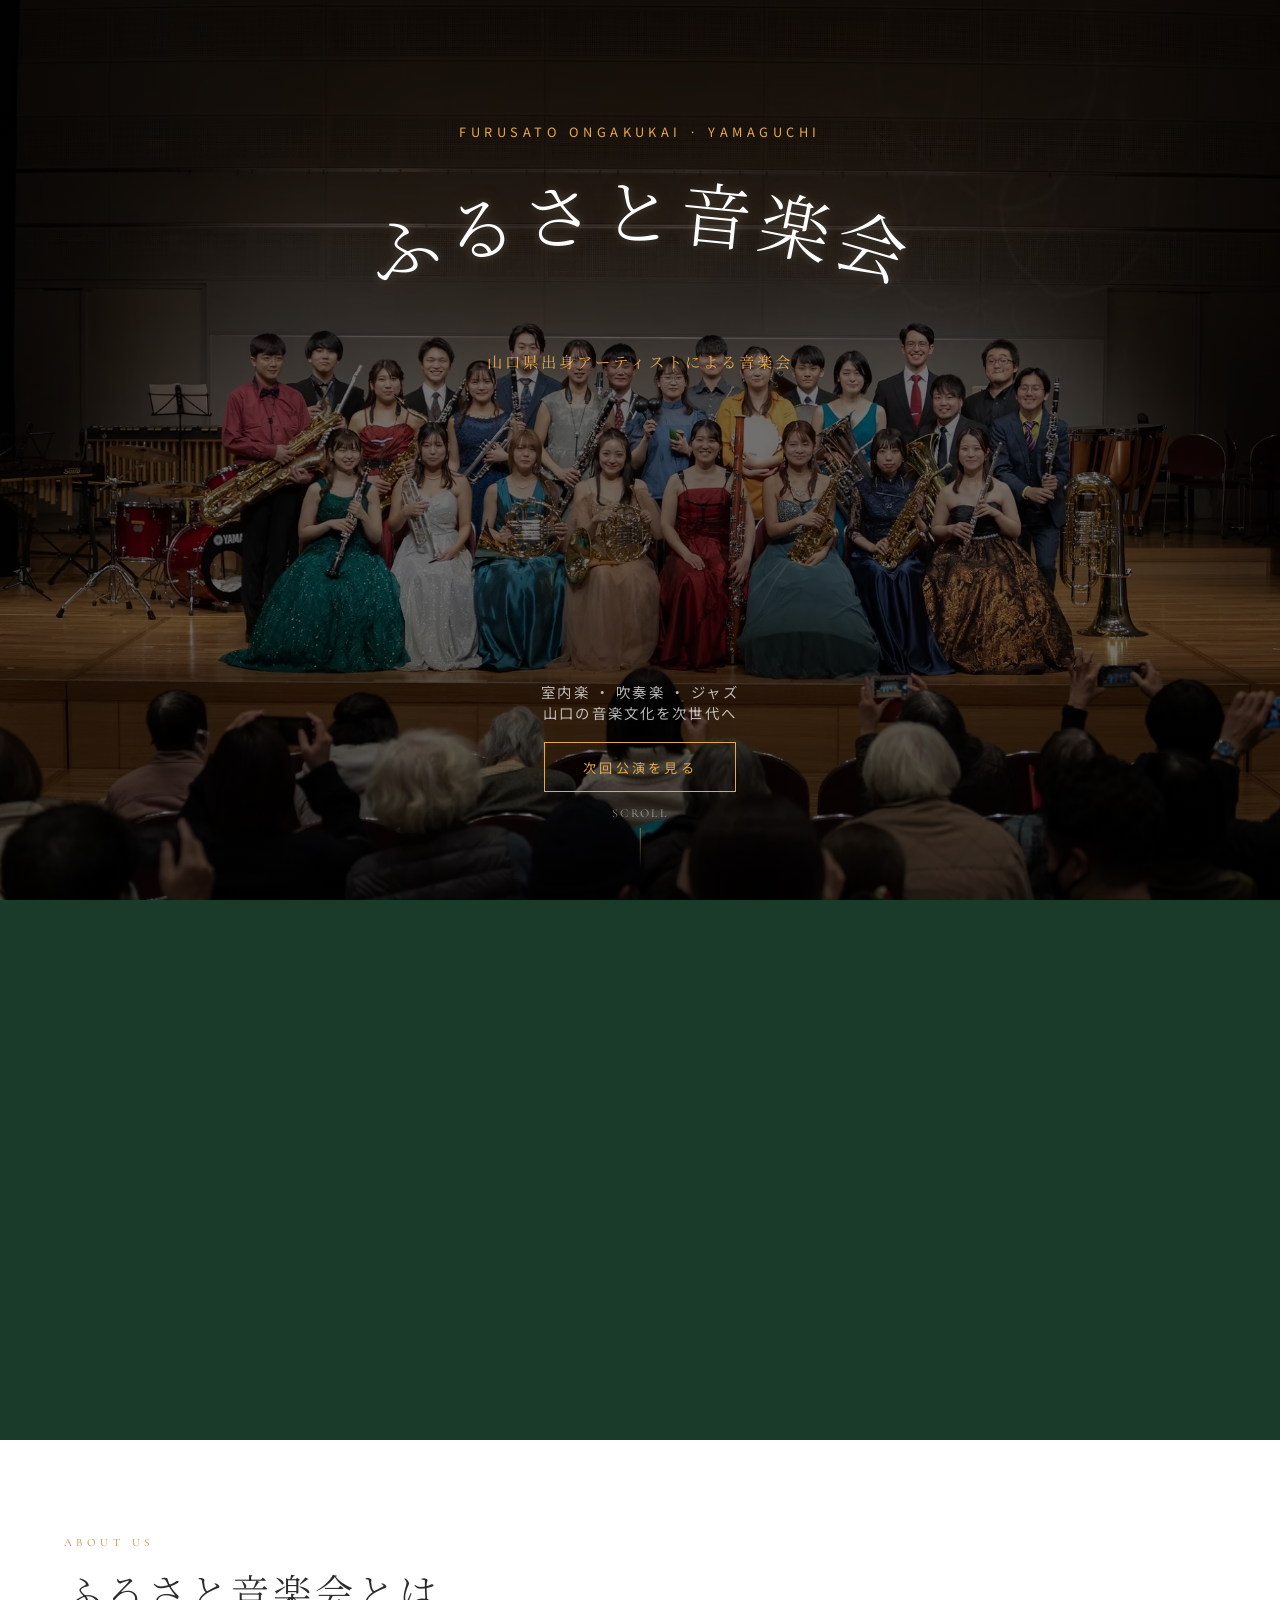
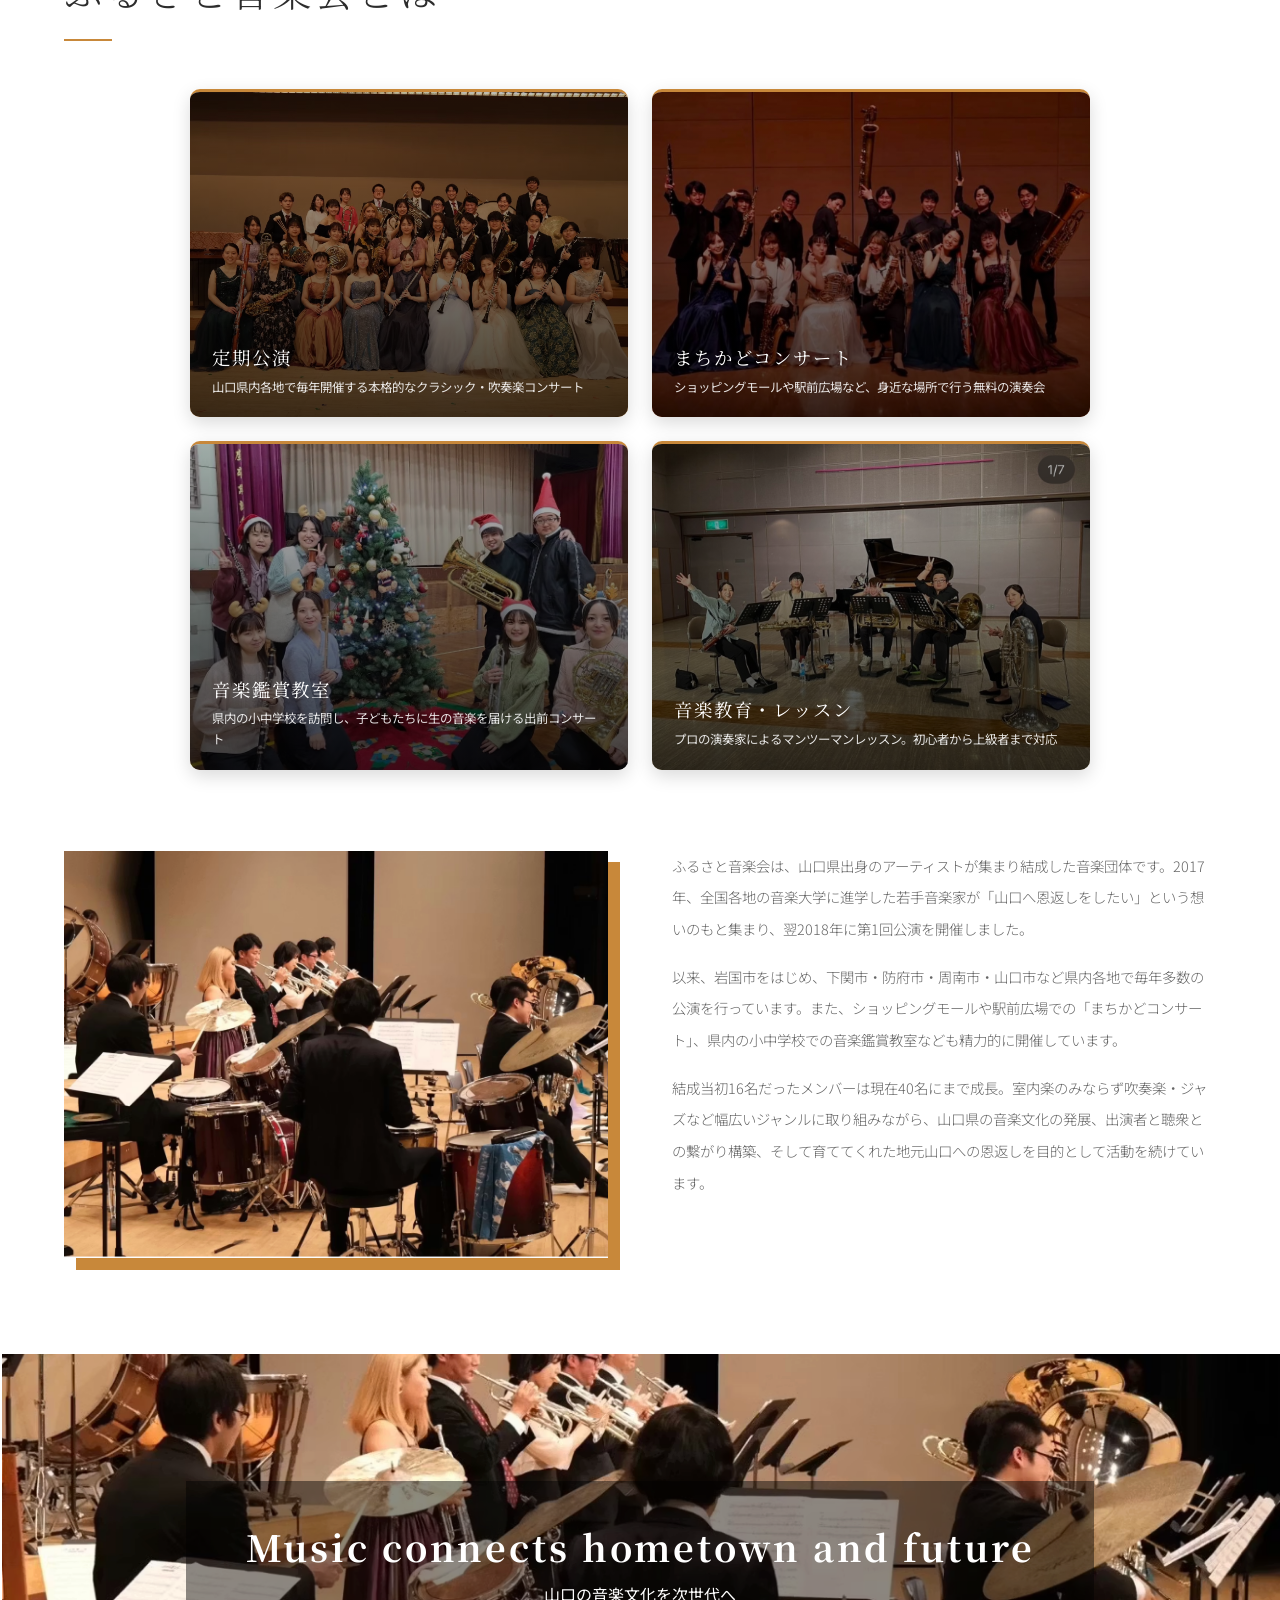
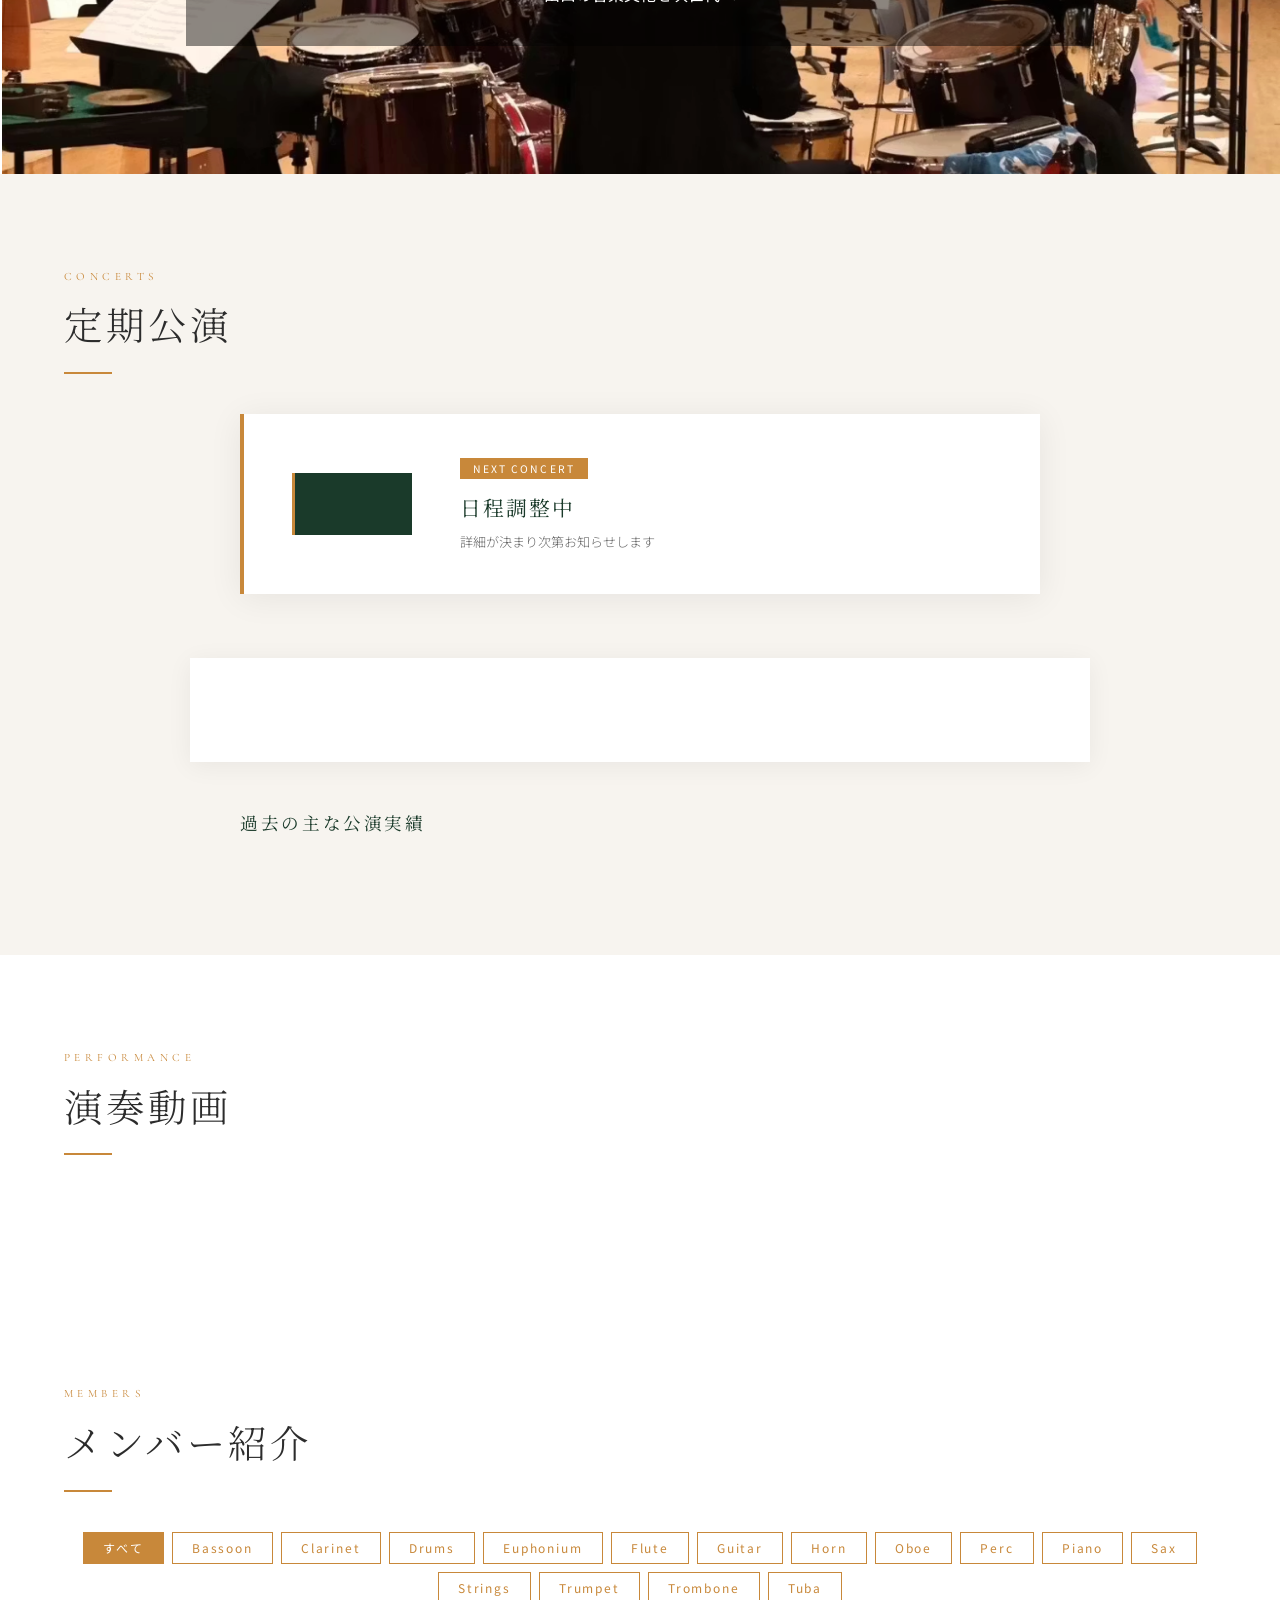
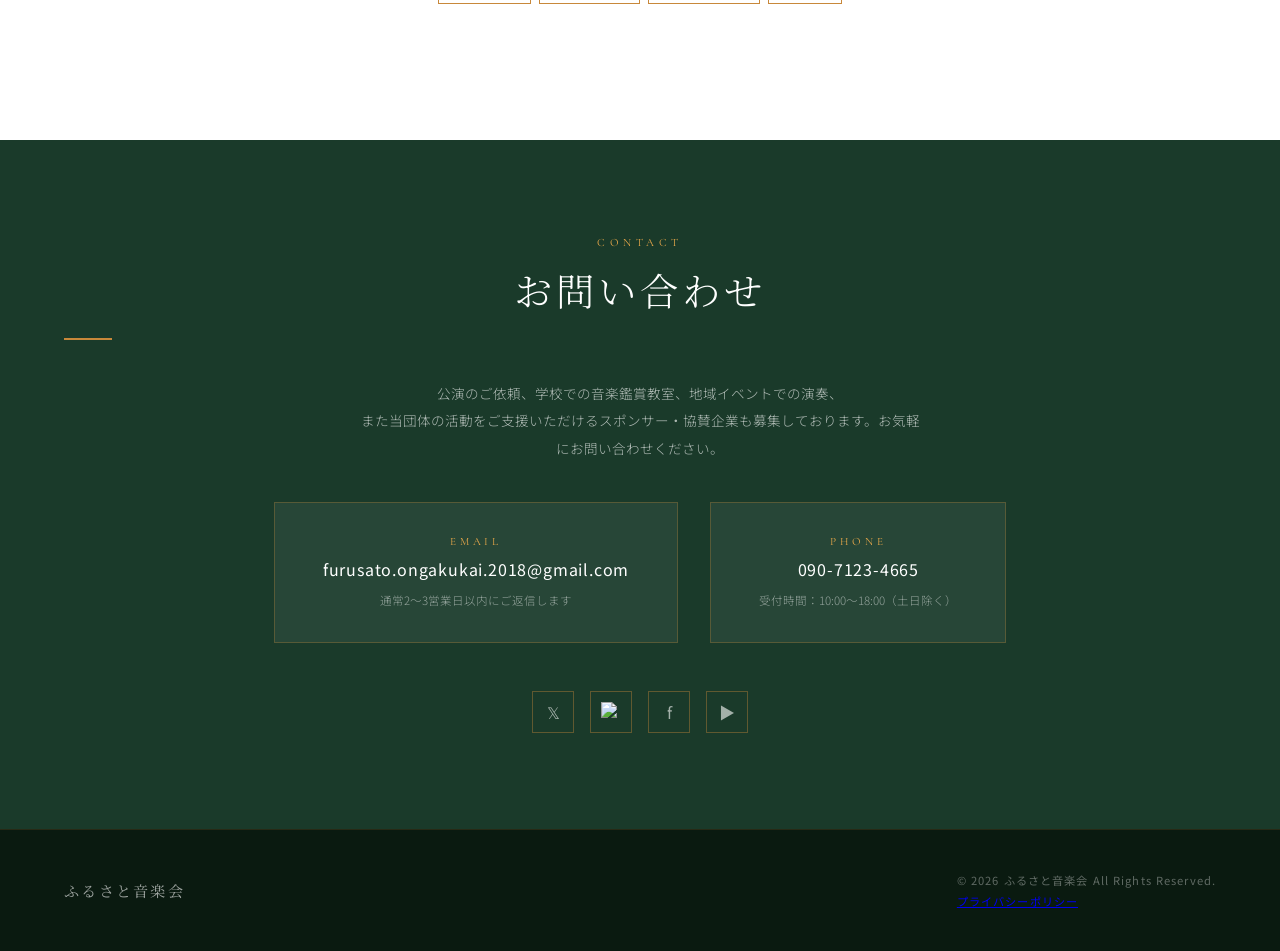
==== commit 0f6efc04: "Update index.html" ====
--- a/index.html
+++ b/index.html
@@ -220,17 +220,21 @@
     <div class="divider"></div>
     <div class="members-filter" id="memberFilter">
       <button class="filter-btn active" onclick="filterMembers('all',this)">すべて</button>
+      <button class="filter-btn" onclick="filterMembers('bassoon',this)">Bassoon</button>
+      <button class="filter-btn" onclick="filterMembers('clarinet',this)">Clarinet</button>
+      <button class="filter-btn" onclick="filterMembers('drums',this)">Drums</button>
+      <button class="filter-btn" onclick="filterMembers('euphonium',this)">Euphonium</button>
       <button class="filter-btn" onclick="filterMembers('flute',this)">Flute</button>
+      <button class="filter-btn" onclick="filterMembers('guitar',this)">Guitar</button>
+      <button class="filter-btn" onclick="filterMembers('horn',this)">Horn</button>
       <button class="filter-btn" onclick="filterMembers('oboe',this)">Oboe</button>
-      <button class="filter-btn" onclick="filterMembers('clarinet',this)">Clarinet</button>
+      <button class="filter-btn" onclick="filterMembers('percussion',this)">Perc</button>
+      <button class="filter-btn" onclick="filterMembers('piano',this)">Piano</button>
       <button class="filter-btn" onclick="filterMembers('saxophone',this)">Sax</button>
-      <button class="filter-btn" onclick="filterMembers('horn',this)">Horn</button>
+      <button class="filter-btn" onclick="filterMembers('strings',this)">Strings</button>
       <button class="filter-btn" onclick="filterMembers('trumpet',this)">Trumpet</button>
       <button class="filter-btn" onclick="filterMembers('trombone',this)">Trombone</button>
       <button class="filter-btn" onclick="filterMembers('tuba',this)">Tuba</button>
-      <button class="filter-btn" onclick="filterMembers('percussion',this)">Perc</button>
-      <button class="filter-btn" onclick="filterMembers('piano',this)">Piano</button>
-      <button class="filter-btn" onclick="filterMembers('strings',this)">Strings</button>
     </div>
     <div class="members-grid" id="membersGrid"></div>
   </section>
@@ -258,7 +262,9 @@
     </div>
     <div class="social-links">
       <a href="https://twitter.com/FurusatoOngaku" class="social-link" target="_blank" rel="noopener" aria-label="Twitter">𝕏</a>
-      <a href="http://instagram.com/furusato.ongakukai" class="social-link" target="_blank" rel="noopener" aria-label="Instagram">📷</a>
+      <a href="http://instagram.com/furusato.ongakukai" class="social-link" target="_blank" rel="noopener" aria-label="Instagram">
+      <img src="images/instagram.png" alt="Instagram" style="width:20px; height:20px;">
+      </a>
       <a href="https://www.facebook.com/profile.php?id=100076261869030" class="social-link" target="_blank" rel="noopener" aria-label="Facebook">f</a>
       <a href="https://youtube.com/@Furusato.ongakukai" class="social-link" target="_blank" rel="noopener" aria-label="YouTube">▶</a>
     </div>
@@ -281,7 +287,6 @@
 <script defer src="js/carousel.js"></script>
 <script defer src="js/ui.js"></script>
 <script defer src="js/cms.js"></script>
-<!-- Instagram埋め込みスクリプト -->
 <script async src="//www.instagram.com/embed.js"></script>
 </body>
 </html>
--- a/css/style.css
+++ b/css/style.css
@@ -471,8 +471,9 @@
     cursor: pointer;
     aspect-ratio: 4/3;
     display: flex;
-    align-items: flex-end;
-    padding: 18px;
+    flex-direction: column;
+    justify-content: flex-end;
+    padding: 20px 22px;
     box-shadow: 0 6px 18px rgba(0,0,0,0.15);
     transition: transform .35s ease, box-shadow .35s ease;
     border-top: 3px solid var(--accent);
@@ -512,16 +513,24 @@
 
   .activity-name {
     font-family: 'Noto Serif JP', serif;
-    font-size: 1.1rem;
-    letter-spacing: 0.12em;
+    font-size: 1.15rem;
+    letter-spacing: 0.1em;
     color: white;
-    margin-bottom: 4px;
+    margin-bottom: 6px;
+    line-height: 1.4;
+    /* 強制改行させない */
+    white-space: nowrap;
   }
 
   .activity-desc {
     font-size: 0.78rem;
-    line-height: 1.6;
-    color: rgba(255,255,255,0.85);
+    line-height: 1.65;
+    color: rgba(255,255,255,0.88);
+    /* 説明文は最大2行 */
+    display: -webkit-box;
+    -webkit-line-clamp: 2;
+    -webkit-box-orient: vertical;
+    overflow: hidden;
   }
 
   /* ===================== CONCERTS ===================== */
@@ -853,7 +862,7 @@
   /* ===================== PARALLAX ===================== */
   .parallax {
     height: 420px;
-    background-image: url("../images/orchestra.jpg");
+    background-image: url("../images/orchestra.png");
     /* background-attachment: fixed はiOS Safari / iPadで動作しないため scroll に統一 */
     background-attachment: scroll;
     background-size: cover;
@@ -1012,7 +1021,14 @@
       padding: 14px 18px;
     }
 
-    .activity-name { font-size: 1rem; }
+    .activity-name {
+      font-size: 1rem;
+      white-space: nowrap;
+    }
+
+    .activity-desc {
+      -webkit-line-clamp: 1;
+    }
 
     .parallax { height: 280px; }
     .parallax-inner { padding: 24px; }
